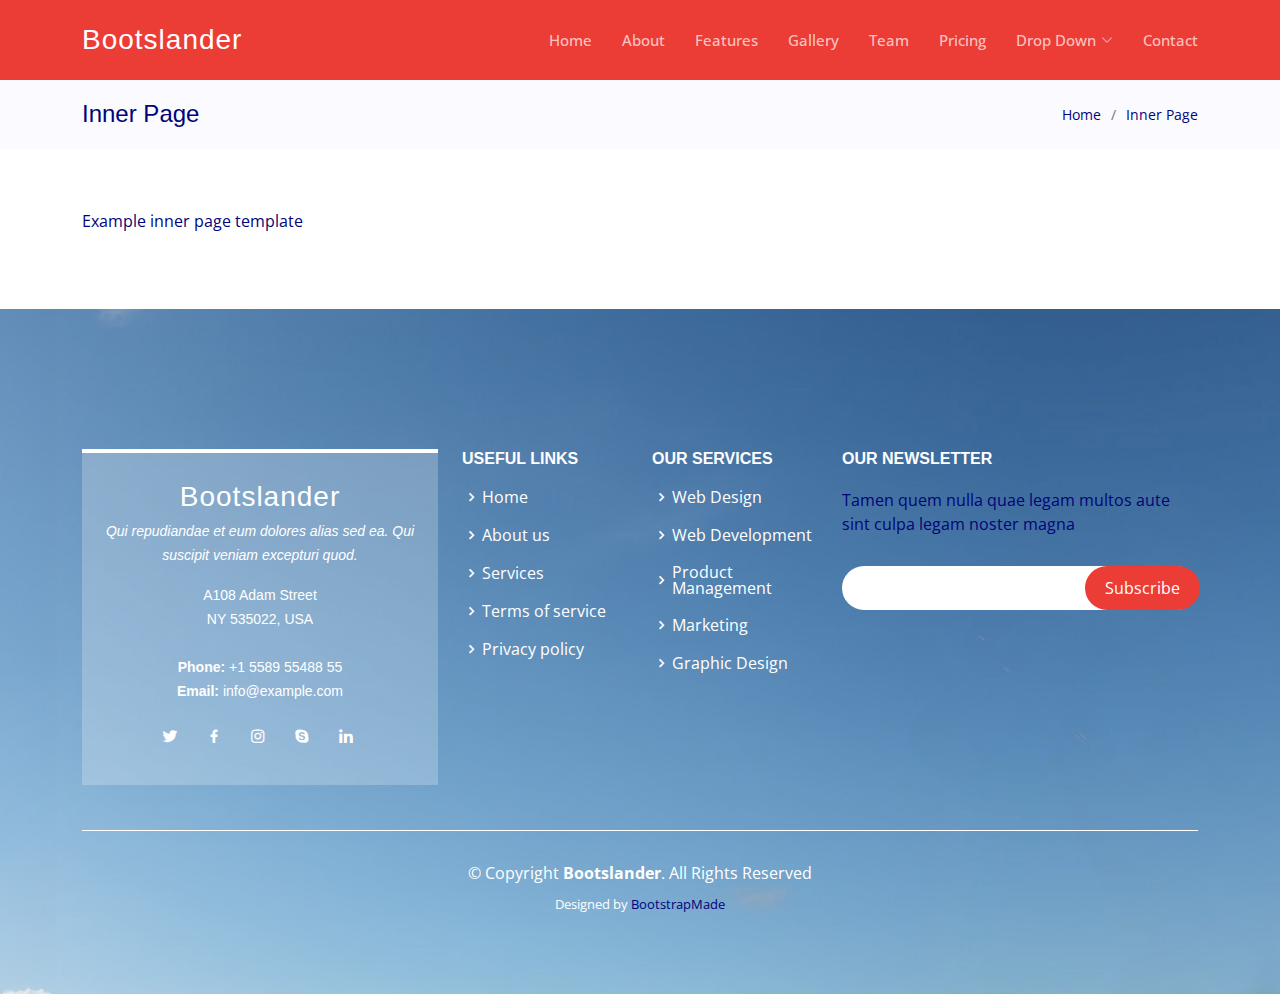
==== inner-page.html @ 0ea158c8 "Initial commit" ====
<!DOCTYPE html>
<html lang="en">

<head>
  <meta charset="utf-8">
  <meta content="width=device-width, initial-scale=1.0" name="viewport">

  <title>Inner Page - Bootslander Bootstrap Template</title>
  <meta content="" name="description">
  <meta content="" name="keywords">

  <!-- Favicons -->
  <link href="assets/img/favicon.png" rel="icon">
  <link href="assets/img/apple-touch-icon.png" rel="apple-touch-icon">

  <!-- Google Fonts -->
  <link href="https://fonts.googleapis.com/css?family=Open+Sans:300,300i,400,400i,600,600i,700,700i|Montserrat:300,300i,400,400i,500,500i,600,600i,700,700i|Poppins:300,300i,400,400i,500,500i,600,600i,700,700i" rel="stylesheet">

  <!-- Vendor CSS Files -->
  <link href="assets/vendor/aos/aos.css" rel="stylesheet">
  <link href="assets/vendor/bootstrap/css/bootstrap.min.css" rel="stylesheet">
  <link href="assets/vendor/bootstrap-icons/bootstrap-icons.css" rel="stylesheet">
  <link href="assets/vendor/boxicons/css/boxicons.min.css" rel="stylesheet">
  <link href="assets/vendor/glightbox/css/glightbox.min.css" rel="stylesheet">
  <link href="assets/vendor/remixicon/remixicon.css" rel="stylesheet">
  <link href="assets/vendor/swiper/swiper-bundle.min.css" rel="stylesheet">

  <!-- Template Main CSS File -->
  <link href="assets/css/style.css" rel="stylesheet">

  <!-- =======================================================
  * Template Name: Bootslander
  * Template URL: https://bootstrapmade.com/bootslander-free-bootstrap-landing-page-template/
  * Updated: Mar 17 2024 with Bootstrap v5.3.3
  * Author: BootstrapMade.com
  * License: https://bootstrapmade.com/license/
  ======================================================== -->
</head>

<body>

  <!-- ======= Header ======= -->
  <header id="header" class="fixed-top d-flex align-items-center ">
    <div class="container d-flex align-items-center justify-content-between">

      <div class="logo">
        <h1><a href="index.html"><span>Bootslander</span></a></h1>
        <!-- Uncomment below if you prefer to use an image logo -->
        <!-- <a href="index.html"><img src="assets/img/logo.png" alt="" class="img-fluid"></a>-->
      </div>

      <nav id="navbar" class="navbar">
        <ul>
          <li><a class="nav-link scrollto " href="#hero">Home</a></li>
          <li><a class="nav-link scrollto" href="#about">About</a></li>
          <li><a class="nav-link scrollto" href="#features">Features</a></li>
          <li><a class="nav-link scrollto" href="#gallery">Gallery</a></li>
          <li><a class="nav-link scrollto" href="#team">Team</a></li>
          <li><a class="nav-link scrollto" href="#pricing">Pricing</a></li>
          <li class="dropdown"><a href="#"><span>Drop Down</span> <i class="bi bi-chevron-down"></i></a>
            <ul>
              <li><a href="#">Drop Down 1</a></li>
              <li class="dropdown"><a href="#"><span>Deep Drop Down</span> <i class="bi bi-chevron-right"></i></a>
                <ul>
                  <li><a href="#">Deep Drop Down 1</a></li>
                  <li><a href="#">Deep Drop Down 2</a></li>
                  <li><a href="#">Deep Drop Down 3</a></li>
                  <li><a href="#">Deep Drop Down 4</a></li>
                  <li><a href="#">Deep Drop Down 5</a></li>
                </ul>
              </li>
              <li><a href="#">Drop Down 2</a></li>
              <li><a href="#">Drop Down 3</a></li>
              <li><a href="#">Drop Down 4</a></li>
            </ul>
          </li>
          <li><a class="nav-link scrollto" href="#contact">Contact</a></li>
        </ul>
        <i class="bi bi-list mobile-nav-toggle"></i>
      </nav><!-- .navbar -->

    </div>
  </header><!-- End Header -->

  <main id="main">

    <!-- ======= Breadcrumbs Section ======= -->
    <section class="breadcrumbs">
      <div class="container">

        <div class="d-flex justify-content-between align-items-center">
          <h2>Inner Page</h2>
          <ol>
            <li><a href="index.html">Home</a></li>
            <li>Inner Page</li>
          </ol>
        </div>

      </div>
    </section><!-- End Breadcrumbs Section -->

    <section class="inner-page">
      <div class="container">
        <p>
          Example inner page template
        </p>
      </div>
    </section>

  </main><!-- End #main -->

  <!-- ======= Footer ======= -->
  <footer id="footer">
    <div class="footer-top">
      <div class="container">
        <div class="row">

          <div class="col-lg-4 col-md-6">
            <div class="footer-info">
              <h3>Bootslander</h3>
              <p class="pb-3"><em>Qui repudiandae et eum dolores alias sed ea. Qui suscipit veniam excepturi quod.</em></p>
              <p>
                A108 Adam Street <br>
                NY 535022, USA<br><br>
                <strong>Phone:</strong> +1 5589 55488 55<br>
                <strong>Email:</strong> info@example.com<br>
              </p>
              <div class="social-links mt-3">
                <a href="#" class="twitter"><i class="bx bxl-twitter"></i></a>
                <a href="#" class="facebook"><i class="bx bxl-facebook"></i></a>
                <a href="#" class="instagram"><i class="bx bxl-instagram"></i></a>
                <a href="#" class="google-plus"><i class="bx bxl-skype"></i></a>
                <a href="#" class="linkedin"><i class="bx bxl-linkedin"></i></a>
              </div>
            </div>
          </div>

          <div class="col-lg-2 col-md-6 footer-links">
            <h4>Useful Links</h4>
            <ul>
              <li><i class="bx bx-chevron-right"></i> <a href="#">Home</a></li>
              <li><i class="bx bx-chevron-right"></i> <a href="#">About us</a></li>
              <li><i class="bx bx-chevron-right"></i> <a href="#">Services</a></li>
              <li><i class="bx bx-chevron-right"></i> <a href="#">Terms of service</a></li>
              <li><i class="bx bx-chevron-right"></i> <a href="#">Privacy policy</a></li>
            </ul>
          </div>

          <div class="col-lg-2 col-md-6 footer-links">
            <h4>Our Services</h4>
            <ul>
              <li><i class="bx bx-chevron-right"></i> <a href="#">Web Design</a></li>
              <li><i class="bx bx-chevron-right"></i> <a href="#">Web Development</a></li>
              <li><i class="bx bx-chevron-right"></i> <a href="#">Product Management</a></li>
              <li><i class="bx bx-chevron-right"></i> <a href="#">Marketing</a></li>
              <li><i class="bx bx-chevron-right"></i> <a href="#">Graphic Design</a></li>
            </ul>
          </div>

          <div class="col-lg-4 col-md-6 footer-newsletter">
            <h4>Our Newsletter</h4>
            <p>Tamen quem nulla quae legam multos aute sint culpa legam noster magna</p>
            <form action="" method="post">
              <input type="email" name="email"><input type="submit" value="Subscribe">
            </form>

          </div>

        </div>
      </div>
    </div>

    <div class="container">
      <div class="copyright">
        &copy; Copyright <strong><span>Bootslander</span></strong>. All Rights Reserved
      </div>
      <div class="credits">
        <!-- All the links in the footer should remain intact. -->
        <!-- You can delete the links only if you purchased the pro version. -->
        <!-- Licensing information: https://bootstrapmade.com/license/ -->
        <!-- Purchase the pro version with working PHP/AJAX contact form: https://bootstrapmade.com/bootslander-free-bootstrap-landing-page-template/ -->
        Designed by <a href="https://bootstrapmade.com/">BootstrapMade</a>
      </div>
    </div>
  </footer><!-- End Footer -->

  <a href="#" class="back-to-top d-flex align-items-center justify-content-center"><i class="bi bi-arrow-up-short"></i></a>
  <div id="preloader"></div>

  <!-- Vendor JS Files -->
  <script src="assets/vendor/purecounter/purecounter_vanilla.js"></script>
  <script src="assets/vendor/aos/aos.js"></script>
  <script src="assets/vendor/bootstrap/js/bootstrap.bundle.min.js"></script>
  <script src="assets/vendor/glightbox/js/glightbox.min.js"></script>
  <script src="assets/vendor/swiper/swiper-bundle.min.js"></script>
  <script src="assets/vendor/php-email-form/validate.js"></script>

  <!-- Template Main JS File -->
  <script src="assets/js/main.js"></script>

</body>

</html>
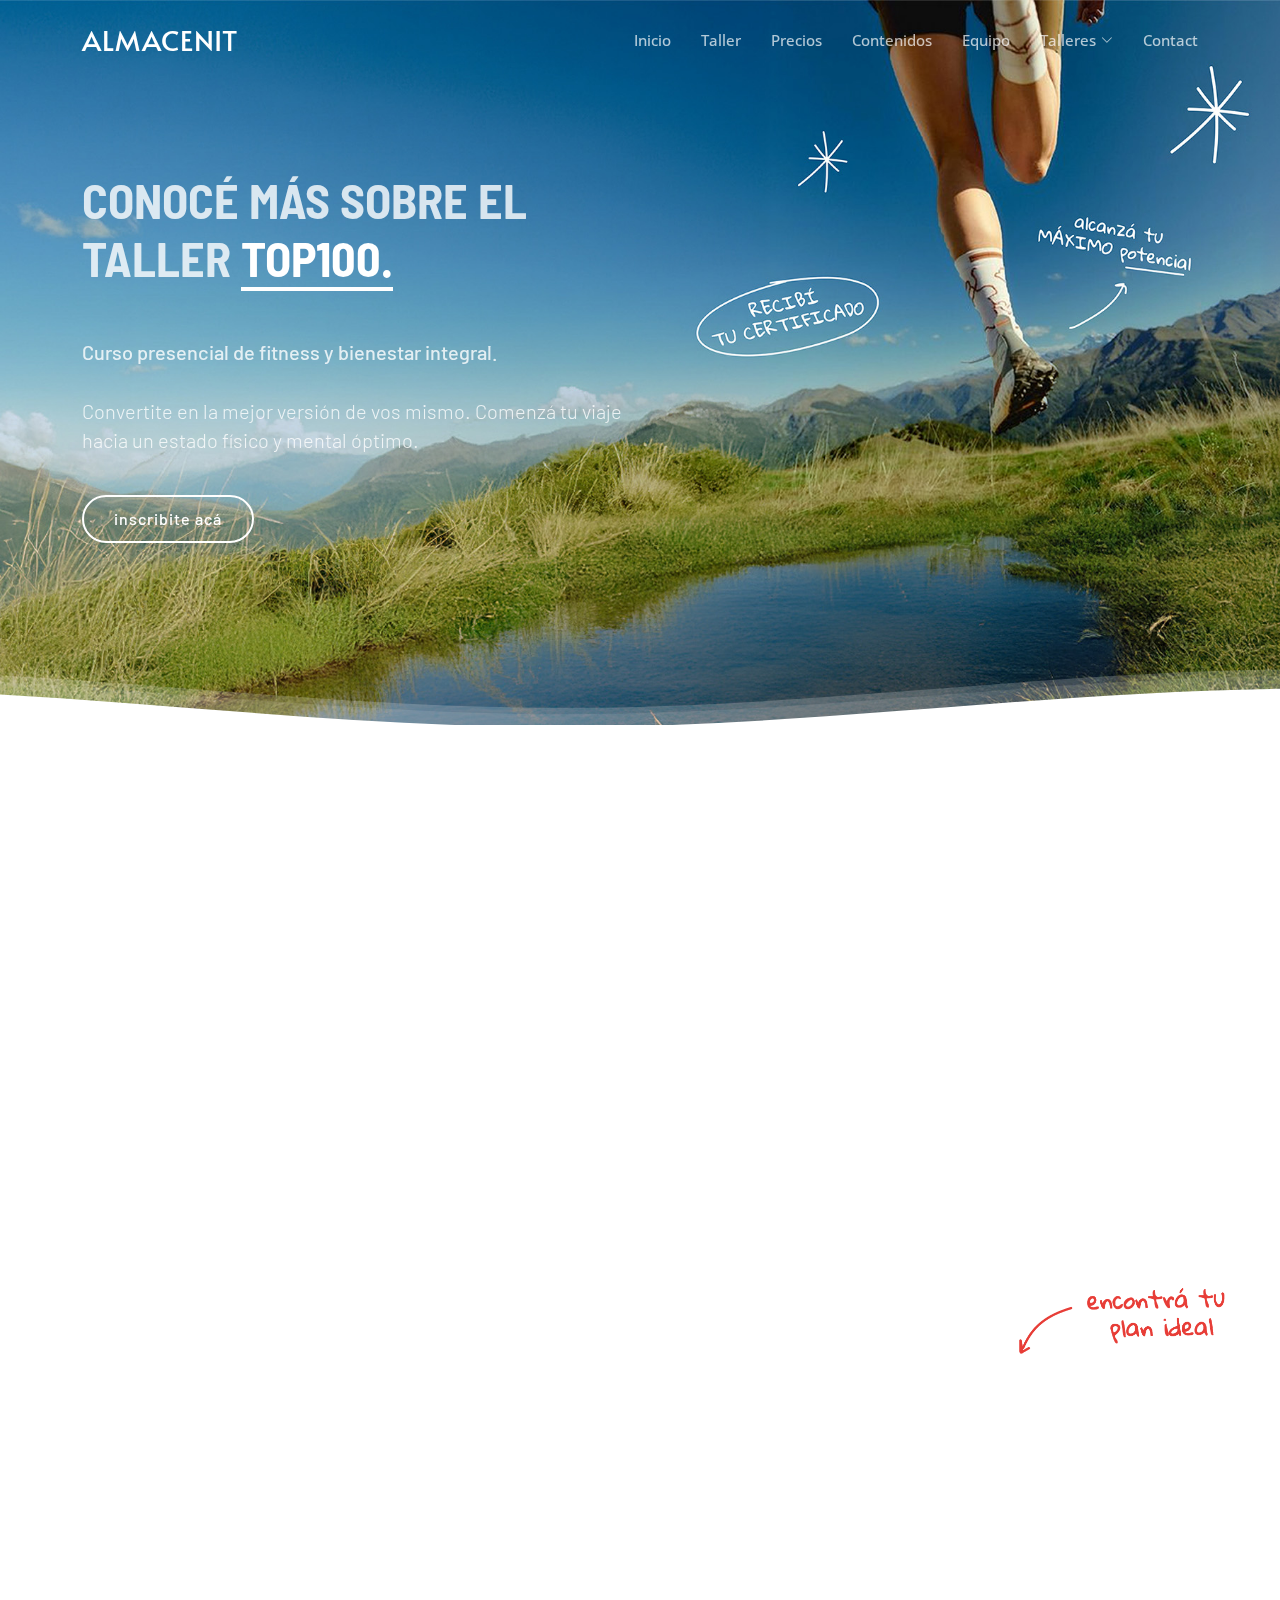
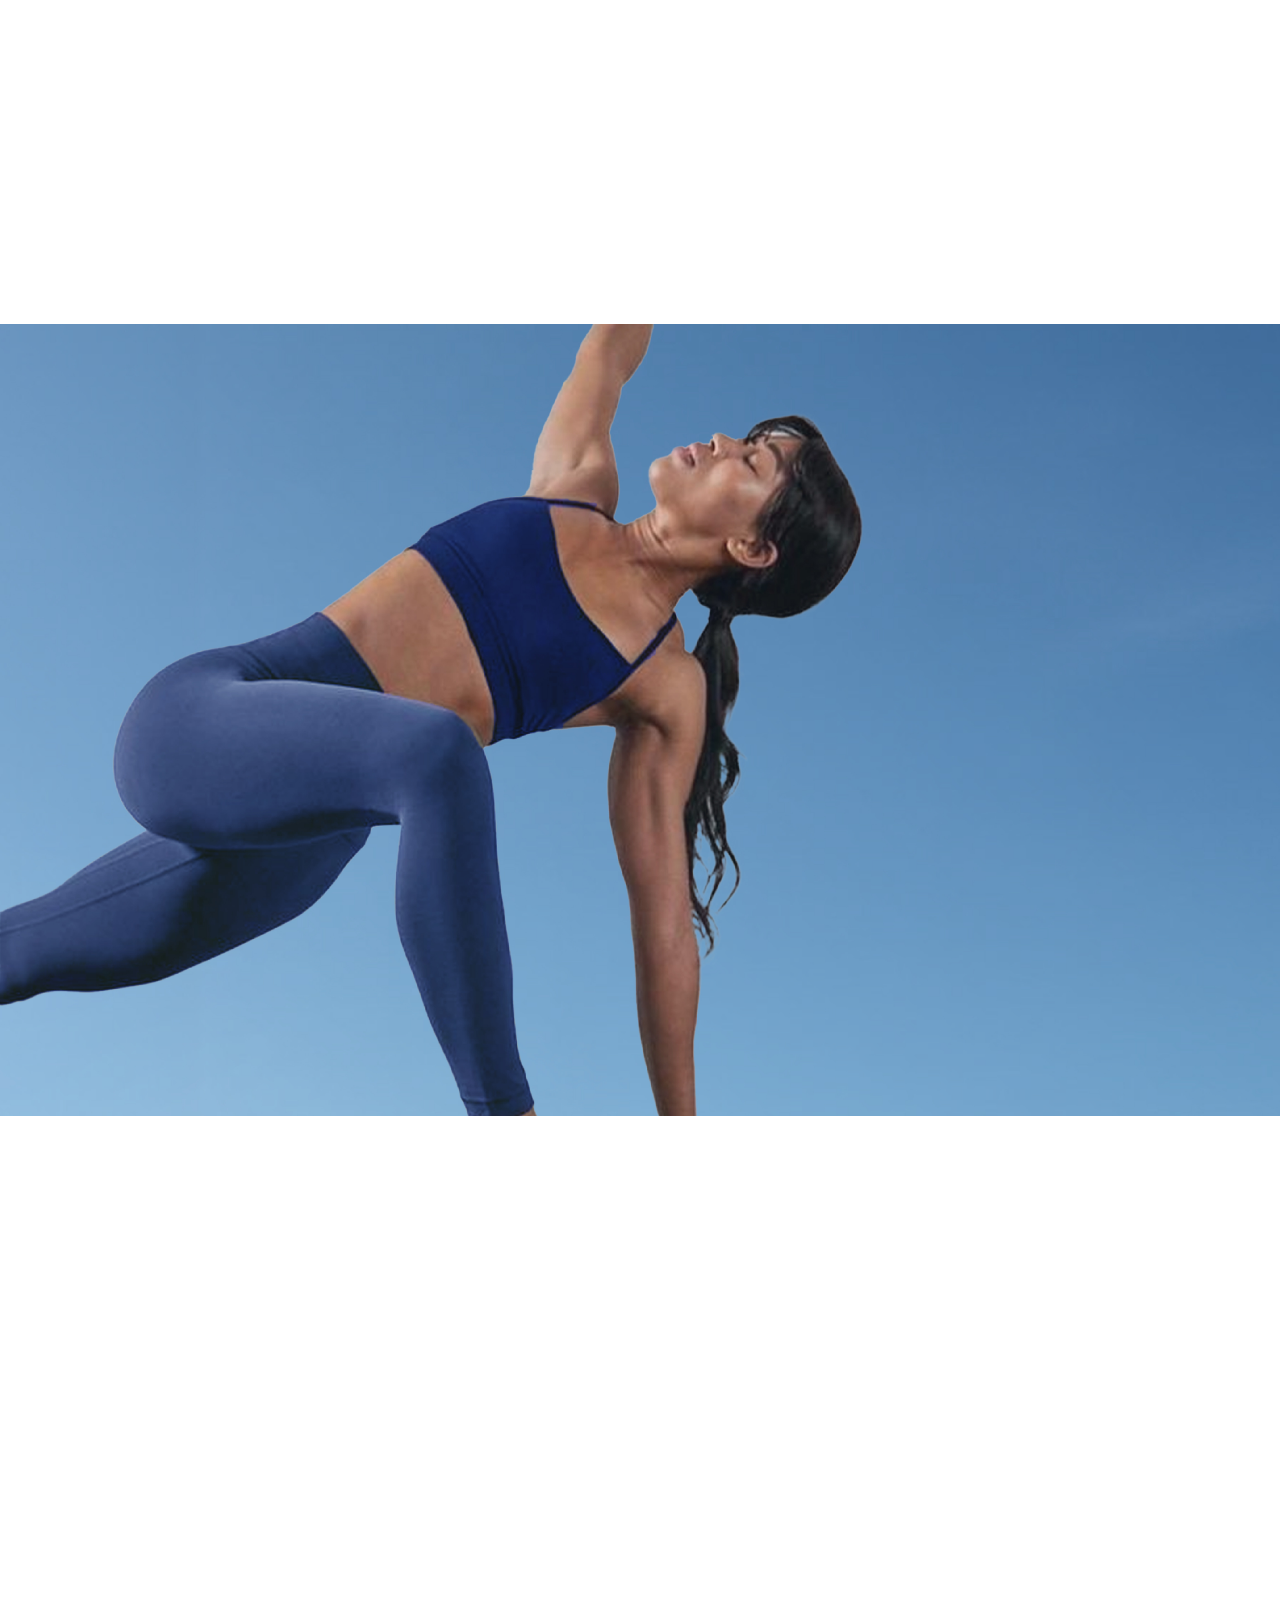
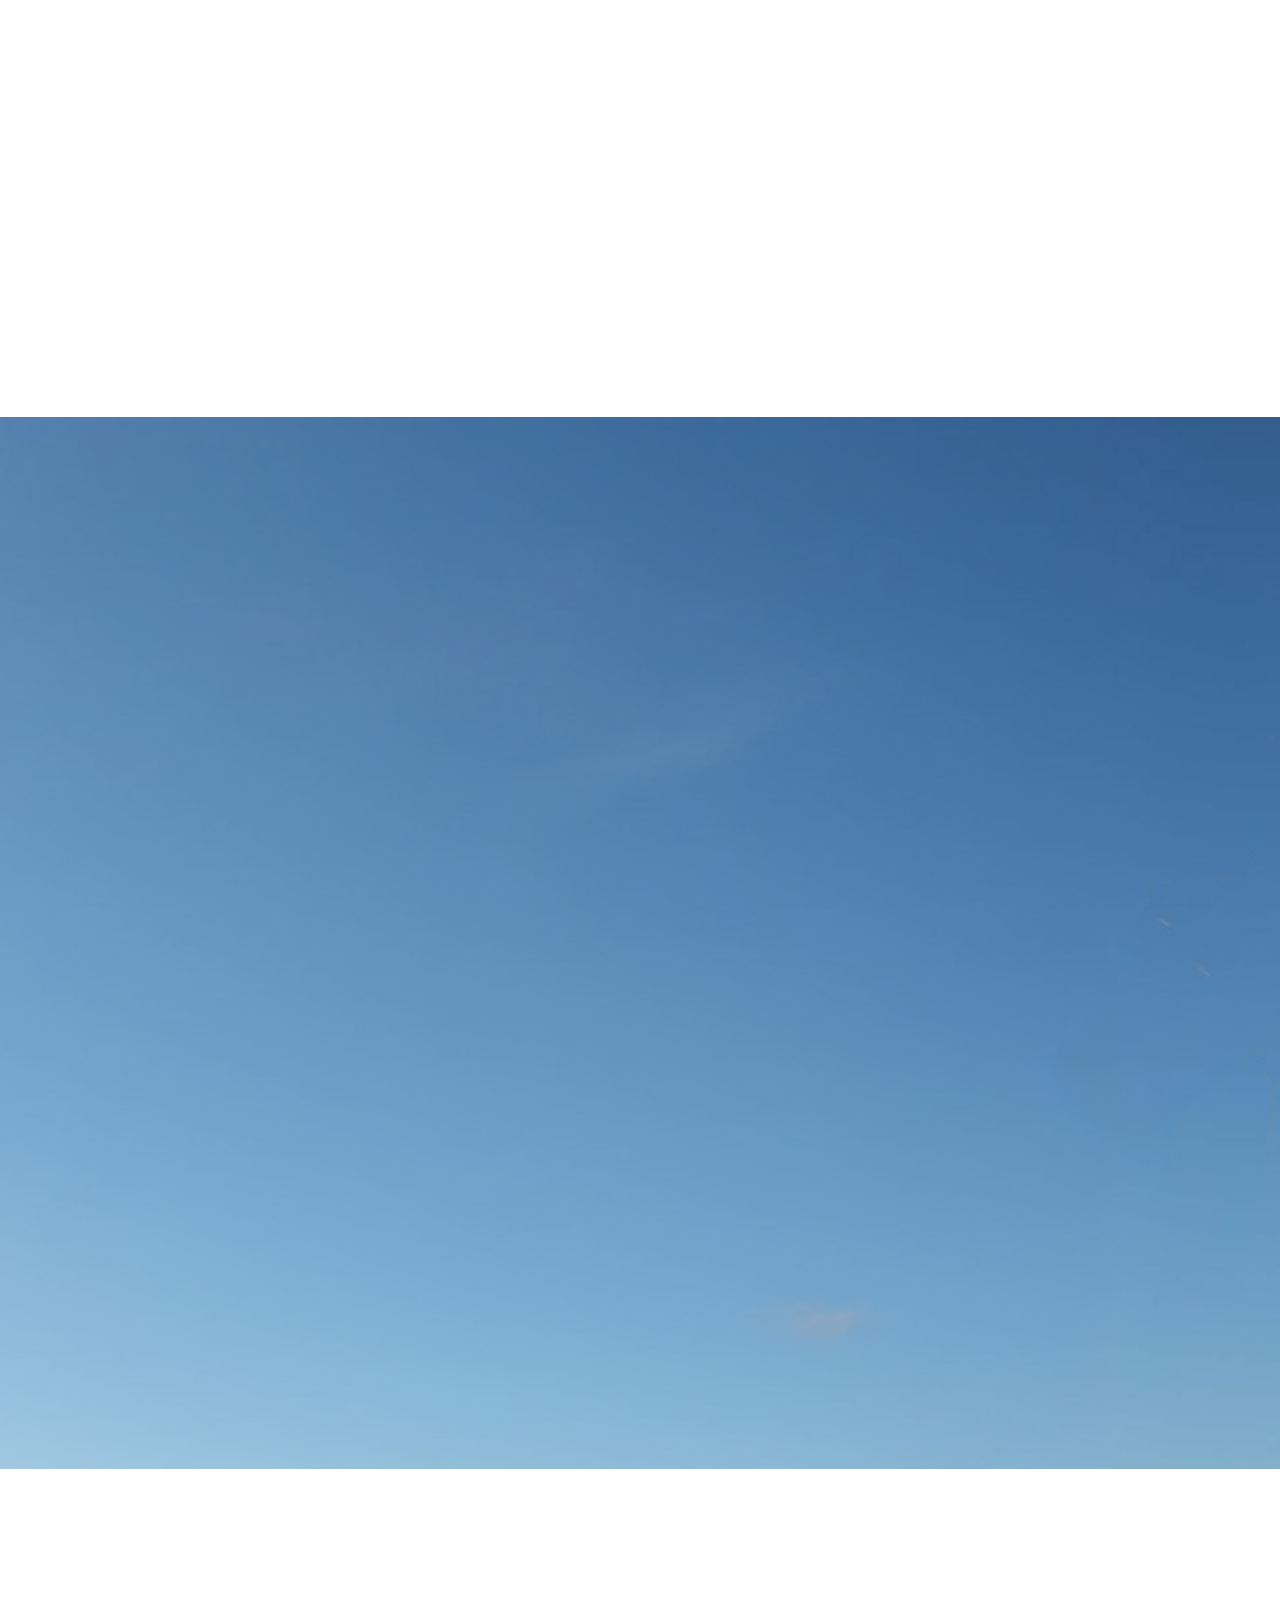
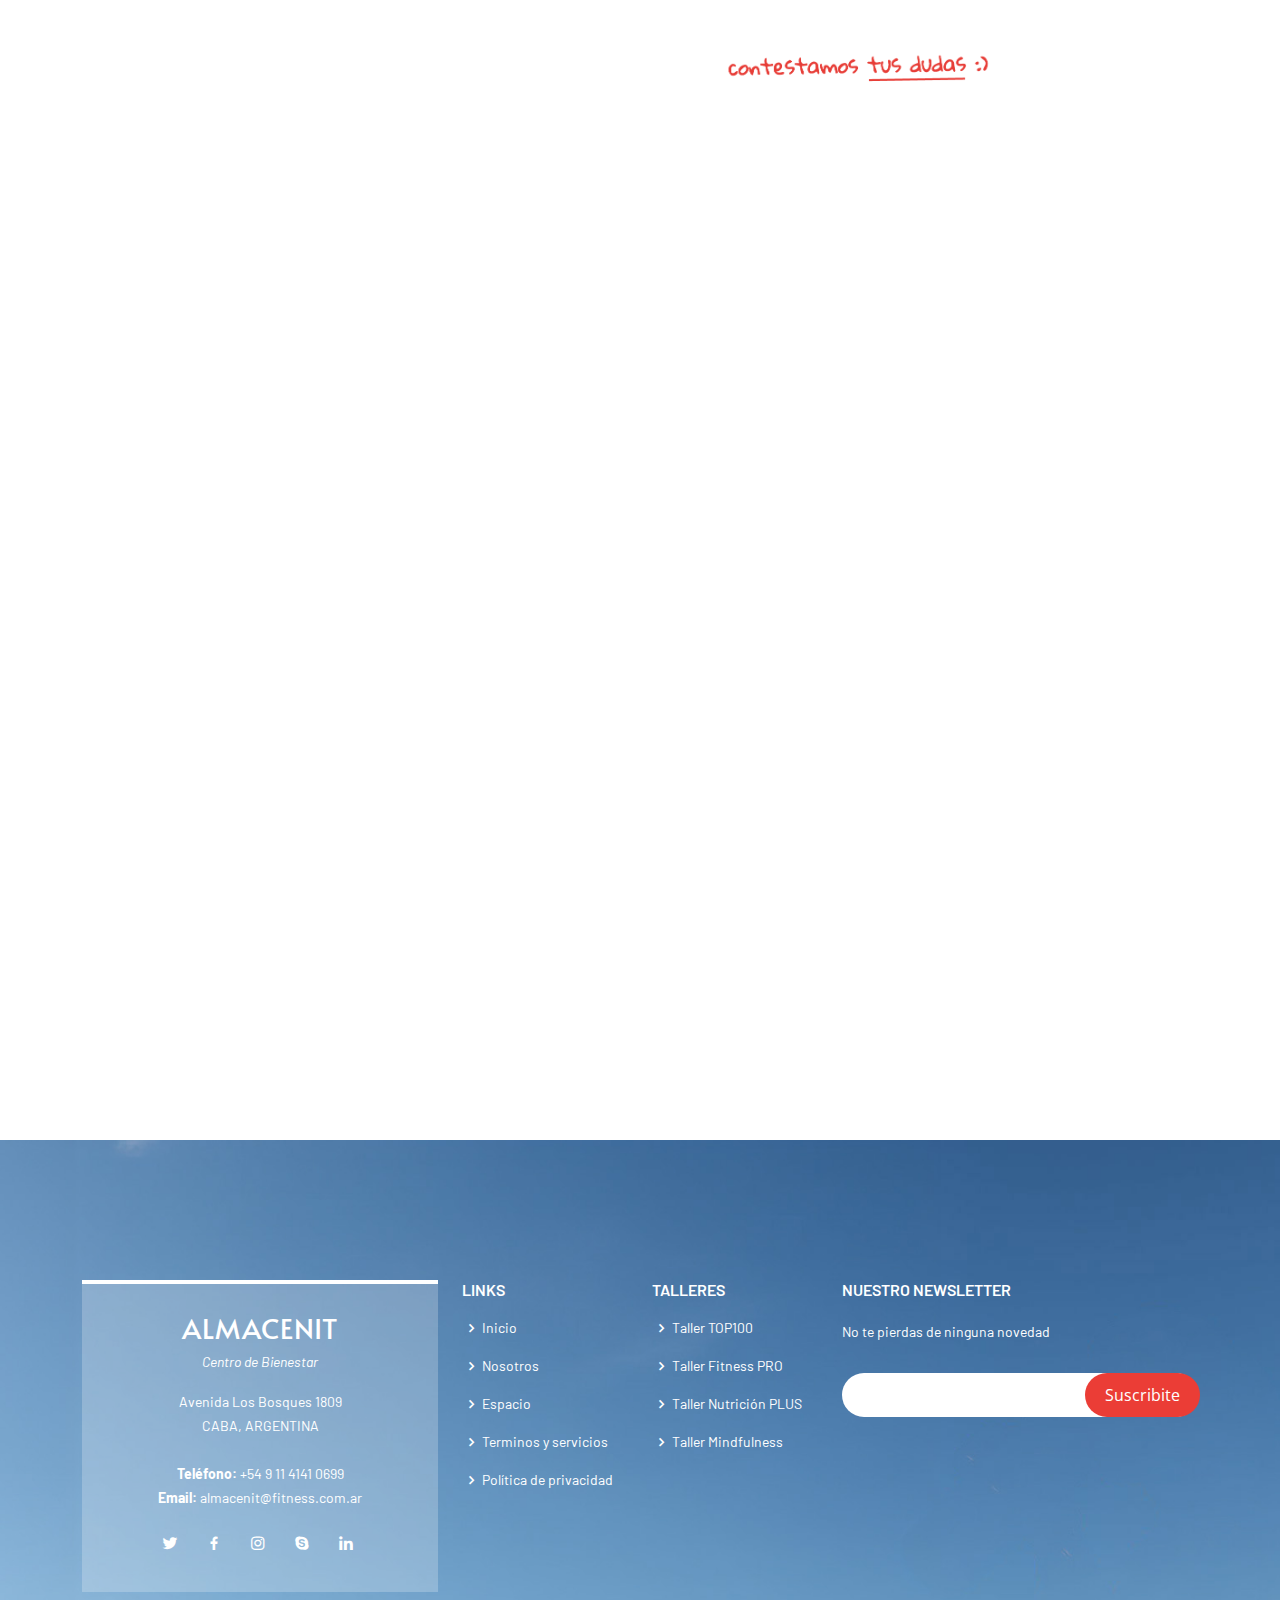
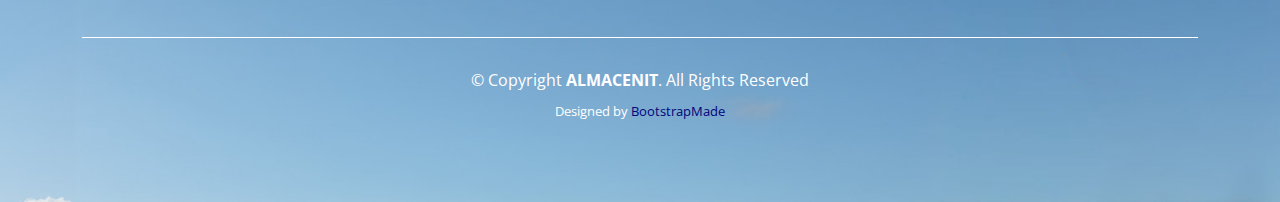
==== commit f58a24a3: "Entrega" ====
--- a/inner-page.html
+++ b/inner-page.html
@@ -14,7 +14,12 @@
   <link href="assets/img/apple-touch-icon.png" rel="apple-touch-icon">
 
   <!-- Google Fonts -->
-  <link href="https://fonts.googleapis.com/css?family=Open+Sans:300,300i,400,400i,600,600i,700,700i|Montserrat:300,300i,400,400i,500,500i,600,600i,700,700i|Poppins:300,300i,400,400i,500,500i,600,600i,700,700i" rel="stylesheet">
+  <link href="https://fonts.googleapis.com/css2?family=Baloo+2:wght@400..800&display=swap" rel="stylesheet">
+  <link href="https://fonts.googleapis.com/css2?family=Barlow+Semi+Condensed:ital,wght@0,100;0,200;0,300;0,400;0,500;0,600;0,700;0,800;0,900;1,100;1,200;1,300;1,400;1,500;1,600;1,700;1,800;1,900&display=swap" rel="stylesheet">
+  <link href="https://fonts.googleapis.com/css2?family=Alata&family=Barlow+Semi+Condensed:ital,wght@0,100;0,200;0,300;0,400;0,500;0,600;0,700;0,800;0,900;1,100;1,200;1,300;1,400;1,500;1,600;1,700;1,800;1,900&display=swap" rel="stylesheet">
+  <link href="https://fonts.googleapis.com/css2?family=Barlow+Semi+Condensed:ital,wght@0,100;0,200;0,300;0,400;0,500;0,600;0,700;0,800;0,900;1,100;1,200;1,300;1,400;1,500;1,600;1,700;1,800;1,900&family=Barlow:ital,wght@0,100;0,200;0,300;0,400;0,500;0,600;0,700;0,800;0,900;1,100;1,200;1,300;1,400;1,500;1,600;1,700;1,800;1,900&display=swap" rel="stylesheet">
+  <link href="https://fonts.googleapis.com/css2?family=Open+Sans:ital,wght@0,300..800;1,300..800&display=swap" rel="stylesheet">
+  <link href="https://fonts.googleapis.com/css2?family=Gloria+Hallelujah&family=Open+Sans:ital,wght@0,300..800;1,300..800&display=swap" rel="stylesheet">
 
   <!-- Vendor CSS Files -->
   <link href="assets/vendor/aos/aos.css" rel="stylesheet">
@@ -40,38 +45,28 @@
 <body>
 
   <!-- ======= Header ======= -->
-  <header id="header" class="fixed-top d-flex align-items-center ">
+  <header id="header" class="fixed-top d-flex align-items-center header-transparent">
     <div class="container d-flex align-items-center justify-content-between">
 
       <div class="logo">
-        <h1><a href="index.html"><span>Bootslander</span></a></h1>
+        <h1><a href="index.html"><span>ALMACENIT</span></a></h1>
         <!-- Uncomment below if you prefer to use an image logo -->
         <!-- <a href="index.html"><img src="assets/img/logo.png" alt="" class="img-fluid"></a>-->
       </div>
 
       <nav id="navbar" class="navbar">
         <ul>
-          <li><a class="nav-link scrollto " href="#hero">Home</a></li>
-          <li><a class="nav-link scrollto" href="#about">About</a></li>
-          <li><a class="nav-link scrollto" href="#features">Features</a></li>
-          <li><a class="nav-link scrollto" href="#gallery">Gallery</a></li>
-          <li><a class="nav-link scrollto" href="#team">Team</a></li>
-          <li><a class="nav-link scrollto" href="#pricing">Pricing</a></li>
-          <li class="dropdown"><a href="#"><span>Drop Down</span> <i class="bi bi-chevron-down"></i></a>
+          <li><a class="nav-link scrollto" href="index.html">Inicio</a></li>
+          <li><a class="nav-link scrollto" href="#details-3">Taller</a></li>
+          <li><a class="nav-link scrollto" href="#pricing">Precios</a></li>
+          <li><a class="nav-link scrollto" href="#about-2">Contenidos</a></li>
+          <li><a class="nav-link scrollto" href="#gallery1">Equipo</a></li>
+          <li class="dropdown"><a href="#"><span>Talleres</span> <i class="bi bi-chevron-down"></i></a>
             <ul>
-              <li><a href="#">Drop Down 1</a></li>
-              <li class="dropdown"><a href="#"><span>Deep Drop Down</span> <i class="bi bi-chevron-right"></i></a>
-                <ul>
-                  <li><a href="#">Deep Drop Down 1</a></li>
-                  <li><a href="#">Deep Drop Down 2</a></li>
-                  <li><a href="#">Deep Drop Down 3</a></li>
-                  <li><a href="#">Deep Drop Down 4</a></li>
-                  <li><a href="#">Deep Drop Down 5</a></li>
-                </ul>
-              </li>
-              <li><a href="#">Drop Down 2</a></li>
-              <li><a href="#">Drop Down 3</a></li>
-              <li><a href="#">Drop Down 4</a></li>
+              <li><a href="#">Taller TOP100</a></li>
+              <li><a href="#">Taller Fitness PRO</a></li>
+              <li><a href="#">Taller Nutrición PLUS</a></li>
+              <li><a href="#">Taller Mindfulness</a></li>
             </ul>
           </li>
           <li><a class="nav-link scrollto" href="#contact">Contact</a></li>
@@ -82,30 +77,888 @@
     </div>
   </header><!-- End Header -->
 
+  <!-- ======= Hero Section ======= -->
+  <section id="hero2">
+
+    <div class="container">
+      <div class="row justify-content-between">
+        <div class="col-lg-7 pt-5 pt-lg-0 order-2 order-lg-1 d-flex align-items-center">
+          <div data-aos="zoom-out">
+            <h1>CONOCÉ MÁS SOBRE EL</h1>
+            <h1>TALLER <span>TOP100.</span></h1>
+            <h2>Curso presencial de fitness y bienestar integral.</h2>
+            <h3>Convertite en la mejor versión de vos mismo. Comenzá tu viaje hacia un estado físico y mental óptimo.</h3>
+            <div class="text-center text-lg-start">
+              <a href="#about" class="btn-get-started scrollto">inscribite acá</a>
+            </div>
+          </div>
+        </div>
+        <div class="col-lg-4 order-1 order-lg-2 hero-img" data-aos="zoom-out" data-aos-delay="300">
+          <img src="assets/img/hero-img.png" class="img-fluid animated" alt="">
+        </div>
+      </div>
+    </div>
+
+    <svg class="hero-waves" xmlns="http://www.w3.org/2000/svg" xmlns:xlink="http://www.w3.org/1999/xlink" viewBox="0 24 150 28 " preserveAspectRatio="none">
+      <defs>
+        <path id="wave-path" d="M-160 44c30 0 58-18 88-18s 58 18 88 18 58-18 88-18 58 18 88 18 v44h-352z">
+      </defs>
+      <g class="wave1">
+        <use xlink:href="#wave-path" x="50" y="3" fill="rgba(255,255,255, .1)">
+      </g>
+      <g class="wave2">
+        <use xlink:href="#wave-path" x="50" y="0" fill="rgba(255,255,255, .2)">
+      </g>
+      <g class="wave3">
+        <use xlink:href="#wave-path" x="50" y="9" fill="#fff">
+      </g>
+    </svg>
+
+  </section><!-- End Hero -->
+
   <main id="main">
 
-    <!-- ======= Breadcrumbs Section ======= -->
-    <section class="breadcrumbs">
-      <div class="container">
-
-        <div class="d-flex justify-content-between align-items-center">
-          <h2>Inner Page</h2>
-          <ol>
-            <li><a href="index.html">Home</a></li>
-            <li>Inner Page</li>
-          </ol>
-        </div>
-
-      </div>
-    </section><!-- End Breadcrumbs Section -->
-
-    <section class="inner-page">
-      <div class="container">
-        <p>
-          Example inner page template
-        </p>
+    <!-- ======= Details Section ======= -->
+    <section id="details-3" class="details-3">
+      <div class="container">
+        <div class="row content">
+          <div class="col-md-4 order-md-2" data-aos="fade-right">
+            <img src="assets/img/meditation-poserojo-01.jpg" class="img-fluid" alt="">
+          </div>
+          <div class="col-md-8 order-md-1 pt-4" data-aos="fade-up">
+            <h3>¿QUE CONTIENE EL TALLER?</h3>
+            <p class="fst-italic">
+              Tanto si eres un principiante como si ya tienes experiencia, nuestro programa está diseñado para adaptarse a todos los niveles y necesidades.
+            </p>
+            <ul>
+              <li><i class="bi bi-check"></i> Entrenamiento Físico: Mejora tu fuerza, resistencia y condición física con sesiones intensivas y variadas.</li>
+              <li><i class="bi bi-check"></i> Técnicas de Yoga: Aprende y practica yoga para aumentar tu flexibilidad, equilibrio y bienestar mental.</li>
+              <li><i class="bi bi-check"></i> Enfoques de Vida Saludable: Adquiere conocimientos sobre nutrición, manejo del estrés y hábitos saludables.</li>
+            </ul>
+            <p class="fst-italic">
+              Elegí el curso que mejor se acomode a tus necesidades y gustos.
+            </p>
+          </div>
+        </div>
       </div>
     </section>
+
+     <!-- ======= Pricing Section ======= -->
+    
+    <section id="pricing" class="pricing">
+      <div class="container">
+
+        <div class="section-title" data-aos="fade-up">
+          <h2>precios</h2>
+          <p>conocé nuestras opciones.</p>
+        </div>
+
+        <div class="row" data-aos="fade-left">
+
+          <div class="col-lg-4 col-md-6">
+            <div class="box" data-aos="zoom-in" data-aos-delay="100">
+              <h3>Gratis</h3>
+              <h4><sup>$</sup>0<span> / mes</span></h4>
+              <ul>
+                <li>Evaluación inicial</li>
+                <li>Recomendación nutricional</li>
+                <li>Una sesión con un experto</li>
+                <li class="na">Monitorea tu progreso</li>
+                <li class="na">Eventos exclusivos</li>
+              </ul>
+              <div class="btn-wrap">
+                <a href="#" class="btn-buy">comprar</a>
+              </div>
+            </div>
+          </div>
+
+          <div class="col-lg-4 col-md-6 mt-4 mt-md-0">
+            <div class="box featured" data-aos="zoom-in" data-aos-delay="200">
+              <h3>TALLER MENSUAL</h3>
+              <h4><sup>$</sup>19<span> / mes</span></h4>
+              <ul>
+                <li>Evaluación Inicial</li>
+                <li>Recomendaciones nutricionales</li>
+                <li>Sesiones con expertos</li>
+                <li>Monitorea tu progreso</li>
+                <li class="na">Eventos exclusivos</li>
+              </ul>
+              <div class="btn-wrap">
+                <a href="#" class="btn-buy">comprar</a>
+              </div>
+            </div>
+          </div>
+
+          <div class="col-lg-4 col-md-6 mt-4 mt-lg-0">
+            <div class="box" data-aos="zoom-in" data-aos-delay="300">
+              <span class="advanced">Avanzado</span>
+              <h3>TALLER ANUAL</h3>
+              <h4><sup>$</sup>89<span> / mes</span></h4>
+              <ul>
+                <li>Evaluación Inicial</li>
+                <li>Recomendaciones nutricionales</li>
+                <li>Sesiones con expertos</li>
+                <li>Monitorea tu progreso</li>
+                <li>Eventos Exclusivos</li>
+              </ul>
+              <div class="btn-wrap">
+                <a href="#" class="btn-buy">comprar</a>
+              </div>
+            </div>
+          </div>
+
+          <!--<div class="col-lg-3 col-md-6 mt-4 mt-lg-0">
+            <div class="box" data-aos="zoom-in" data-aos-delay="400">
+              <span class="advanced">Advanced</span>
+              <h3>Ultimate</h3>
+              <h4><sup>$</sup>49<span> / month</span></h4>
+              <ul>
+                <li>Aida dere</li>
+                <li>Nec feugiat nisl</li>
+                <li>Nulla at volutpat dola</li>
+                <li>Pharetra massa</li>
+                <li>Massa ultricies mi</li>
+              </ul>
+              <div class="btn-wrap">
+                <a href="#" class="btn-buy">Buy Now</a>
+              </div>
+            </div>
+          </div>-->
+
+        </div>
+
+      </div>
+    </section>
+
+    <!-- End Pricing Section -->
+
+
+    <!-- ======= About Section ======= -->
+    <section id="about-2" class="about-2">
+      <div class="container-fluid">
+
+        <div class="row">
+          <div class="col-xl-5 col-lg-6 video-box d-flex justify-content-center align-items-stretch" data-aos="fade-right">
+            <a href="https://www.youtube.com/watch?v=StpBR2W8G5A" class="glightbox play-btn mb-4"></a>
+          </div>
+
+          <div class="col-xl-7 col-lg-6 icon-boxes d-flex flex-column align-items-stretch justify-content-center py-5 px-lg-5" data-aos="fade-left">
+            <h3>RECORRÉ los contenidos de LA EXPERIENCIA.</h3>
+            <p>Este recorrido te permitirá explorar cada módulo del curso, descubrir los beneficios y las herramientas que ofrecemos, y entender cómo cada componente está diseñado para ayudarte a alcanzar tus objetivos de salud y bienestar.</p>
+
+            <div class="icon-box" data-aos="zoom-in" data-aos-delay="100">
+              <div class="icon"><i class="bx bx-spa"></i></div>
+              <h4 class="title"><a href="">Introducción al Fitness y Bienestar Integral</a></h4>
+              <p class="description">Embárcate en un viaje hacia una vida más saludable con nuestra Introducción al Fitness y Bienestar Integral. En este módulo, te proporcionaremos una base sólida sobre los principios del fitness y la importancia de un enfoque integral.</p>
+            </div>
+
+            <div class="icon-box" data-aos="zoom-in" data-aos-delay="200">
+              <div class="icon"><i class="bx bx-heart"></i></div>
+              <h4 class="title"><a href="">Técnicas de Entrenamiento de Fuerza y Resistencia</a></h4>
+              <p class="description"> Fortalece tu cuerpo y mejora tu resistencia con nuestras técnicas avanzadas de entrenamiento. En este módulo, te enseñaremos ejercicios clave para desarrollar fuerza muscular y aumentar tu capacidad cardiovascular.</p>
+            </div>
+
+            <div class="icon-box" data-aos="zoom-in" data-aos-delay="300">
+              <div class="icon"><i class="bx bx-happy-alt"></i></div>
+              <h4 class="title"><a href="">Enfoques Holísticos de Vida Saludable</a></h4>
+              <p class="description">Descubre cómo integrar cuerpo, mente y espíritu para alcanzar un bienestar integral. En este módulo, aprenderás a adoptar hábitos saludables que no solo mejoran tu condición física, sino también tu bienestar mental y emocional.</p>
+            </div>
+
+          </div>
+        </div>
+
+      </div>
+    </section><!-- End About Section -->
+
+    <!-- ======= Gallery Section ======= -->
+    <section id="gallery1" class="gallery1">
+      <div class="container">
+
+        <div class="section-title" data-aos="fade-up">
+          <h2>ESPACIO</h2>
+          <p>EXPLORÁ NUESTRO ESPACIO y conocé nuestro equipo.</p>
+        </div>
+
+        <div class="row g-0" data-aos="fade-left">
+
+          <div class="col-lg-3 col-md-4">
+            <div class="gallery-item" data-aos="zoom-in" data-aos-delay="100">
+              <a href="assets/img/gallery/gallery-9.jpg" class="gallery-lightbox">
+                <img src="assets/img/gallery/gallery-9.jpg" alt="" width="400" class="img-fluid">
+              </a>
+            </div>
+          </div>
+
+          <div class="col-lg-3 col-md-4">
+            <div class="gallery-item" data-aos="zoom-in" data-aos-delay="150">
+              <a href="assets/img/gallery/gallery-10.jpg" class="gallery-lightbox">
+                <img src="assets/img/gallery/gallery-10.jpg" alt="" class="img-fluid">
+              </a>
+            </div>
+          </div>
+
+          <div class="col-lg-3 col-md-4">
+            <div class="gallery-item" data-aos="zoom-in" data-aos-delay="200">
+              <a href="assets/img/gallery/gallery-11.jpg" class="gallery-lightbox">
+                <img src="assets/img/gallery/gallery-11.jpg" alt="" class="img-fluid">
+              </a>
+            </div>
+          </div>
+
+          <div class="col-lg-3 col-md-4">
+            <div class="gallery-item" data-aos="zoom-in" data-aos-delay="250">
+              <a href="assets/img/gallery/gallery-12.jpg" class="gallery-lightbox">
+                <img src="assets/img/gallery/gallery-12.jpg" alt="" class="img-fluid">
+              </a>
+            </div>
+          </div>
+
+        </div>
+      </section>
+          
+<!-- ======= Team Section ======= -->
+    <section id="team" class="team">
+      <div class="container">
+
+        <!--<div class="section-title" data-aos="fade-up">
+          <h2>EQUIPO</h2>
+          <p>TE PRESENTAMOS A NUESTRO EQUIPO</p>
+        </div>-->
+
+        <div class="row" data-aos="fade-left">
+
+          <div class="col-lg-3 col-md-6">
+            <div class="member" data-aos="zoom-in" data-aos-delay="100">
+              <div class="pic"><img src="assets/img/team/team-1.jpg" class="img-fluid" alt=""></div>
+              <div class="member-info">
+                <h4>Analía Gomez</h4>
+                <span>PROFESORA DE YOGA</span>
+                <div class="social">
+                  <!--<a href=""><i class="bi bi-twitter"></i></a>
+                  <a href=""><i class="bi bi-facebook"></i></a>
+                  <a href=""><i class="bi bi-instagram"></i></a>
+                  <a href=""><i class="bi bi-linkedin"></i></a>-->
+                </div>
+              </div>
+            </div>
+          </div>
+
+          <div class="col-lg-3 col-md-6 mt-5 mt-md-0">
+            <div class="member" data-aos="zoom-in" data-aos-delay="200">
+              <div class="pic"><img src="assets/img/team/team-2.jpg" class="img-fluid" alt=""></div>
+              <div class="member-info">
+                <h4>Marcos Henry</h4>
+                <span>INSTRUCTOR FITNESS</span>
+                <div class="social">
+                  <!--<a href=""><i class="bi bi-twitter"></i></a>
+                  <a href=""><i class="bi bi-facebook"></i></a>
+                  <a href=""><i class="bi bi-instagram"></i></a>
+                  <a href=""><i class="bi bi-linkedin"></i></a>-->
+                </div>
+              </div>
+            </div>
+          </div>
+
+          <div class="col-lg-3 col-md-6 mt-5 mt-lg-0">
+            <div class="member" data-aos="zoom-in" data-aos-delay="300">
+              <div class="pic"><img src="assets/img/team/team-3.jpg" class="img-fluid" alt=""></div>
+              <div class="member-info">
+                <h4>Guillermo Trey</h4>
+                <span>GUÍA NUTRICIONAL</span>
+                <div class="social">
+                  <!--<a href=""><i class="bi bi-twitter"></i></a>
+                  <a href=""><i class="bi bi-facebook"></i></a>
+                  <a href=""><i class="bi bi-instagram"></i></a>
+                  <a href=""><i class="bi bi-linkedin"></i></a>-->
+                </div>
+              </div>
+            </div>
+          </div>
+
+          <div class="col-lg-3 col-md-6 mt-5 mt-lg-0">
+            <div class="member" data-aos="zoom-in" data-aos-delay="400">
+              <div class="pic"><img src="assets/img/team/team-4.jpg" class="img-fluid" alt=""></div>
+              <div class="member-info">
+                <h4>Micaela Bru</h4>
+                <span>INSTRUCTOR FITNESS</span>
+                <div class="social">
+                  <!--<a href=""><i class="bi bi-twitter"></i></a>
+                  <a href=""><i class="bi bi-facebook"></i></a>
+                  <a href=""><i class="bi bi-instagram"></i></a>
+                  <a href=""><i class="bi bi-linkedin"></i></a>-->
+                </div>
+              </div>
+            </div>
+          </div>
+
+        </div>
+
+      </div>
+    </section><!-- End Team Section -->
+
+     <!-- ======= Testimonials Section ======= -->
+     <section id="testimonials1" class="testimonials1">
+      <div class="container">
+        <div class="section-title" data-aos="fade-up">
+          <h2>recomendaciones</h2>
+          <p>escuchá opiniones.</p>
+        </div>
+      
+        <div class="testimonials-slider swiper" data-aos="fade-up" data-aos-delay="100">
+          <div class="swiper-wrapper">
+
+            <div class="swiper-slide">
+              <div class="testimonial-item">
+                <!--<img src="assets/img/testimonials/testimonials-1.jpg" class="testimonial-img" alt="">-->
+                <h3>Juan Perez</h3>
+                <h4>Cliente</h4>
+                <p>
+                  <i class="bx bxs-quote-alt-left quote-icon-left"></i>
+                  “El Taller TOP100 ha sido una experiencia transformadora. No solo mejoré mi condición física, sino que también aprendí a manejar el estrés y a vivir de manera más equilibrada. ¡Lo recomiendo a  todos!"                </p>
+              </div>
+            </div><!-- End testimonial item -->
+
+            <div class="swiper-slide">
+              <div class="testimonial-item">
+                <!--<img src="assets/img/testimonials/testimonials-2.jpg" class="testimonial-img" alt="">-->
+                <h3>Simon Crezs</h3>
+                <h4>Cliente</h4>
+                <p>
+                  <i class="bx bxs-quote-alt-left quote-icon-left"></i>
+                  "La práctica constante de yoga y meditación ha transformado mi vida por completo, brindándome paz interior y una conexión más profunda con mi ser."                </p>
+              </div>
+            </div><!-- End testimonial item -->
+
+            <div class="swiper-slide">
+              <div class="testimonial-item">
+                <!--<img src="assets/img/testimonials/testimonials-3.jpg" class="testimonial-img" alt="">-->
+                <h3>Laura Martinez</h3>
+                <h4>Cliente</h4>
+                <p>
+                  <i class="bx bxs-quote-alt-left quote-icon-left"></i>
+                  "Lo mejor del Taller TOP100 es la comunidad que se crea. Conocer a otros participantes y compartir nuestros progresos y desafíos ha sido muy motivador. ¡Una experiencia que repetiría sin duda!"                </p>
+              </div>
+            </div><!-- End testimonial item -->
+
+            <div class="swiper-slide">
+              <div class="testimonial-item">
+                <!--<img src="assets/img/testimonials/testimonials-4.jpg" class="testimonial-img" alt="">-->
+                <h3>Sofía Herrera</h3>
+                <h4>Cliente</h4>
+                <p>
+                  <i class="bx bxs-quote-alt-left quote-icon-left"></i>
+                  "Los talleres y eventos exclusivos son una gran ventaja. Aprendí mucho sobre nuevas tendencias en fitness y bienestar que puedo aplicar en mi vida diaria. ¡Excelente programa!"                </p>
+              </div>
+            </div><!-- End testimonial item -->
+
+            <div class="swiper-slide">
+              <div class="testimonial-item">
+                <!--<img src="assets/img/testimonials/testimonials-5.jpg" class="testimonial-img" alt="">-->
+                <h3>Marcela Gómez</h3>
+                <h4>Cliente</h4>
+                <p>
+                  <i class="bx bxs-quote-alt-left quote-icon-left"></i>
+                  "Los descuentos en equipamiento deportivo y productos de salud han sido un gran plus. He podido equiparme mejor y seguir con mi entrenamiento tanto en el centro como en casa."                </p>
+              </div>
+            </div><!-- End testimonial item -->
+
+            <!-- INDICE CURSOS -->
+          </div>
+          <div class="swiper-pagination"></div>
+        </div>
+        <div class="container">
+          <div class="section-title" data-aos="fade-up">
+            <h5>recomendaciones</h5>
+            <p>explorá otros cursos.</p>
+          </div>
+          <div class="container">
+
+            <div class="row" data-aos="fade-up">
+    
+              <div class="col-lg-4 col-md-6">
+                <div class="count-box">
+                  <!--<i class="bi bi-people"></i>
+                  <span data-purecounter-start="0" data-purecounter-end="12" data-purecounter-duration="1" class="purecounter"></span>-->
+                  <!--<h2>12</h2>-->
+                  <p>taller fitness pro</p>
+                    <a href="#" class="btn-buy">más información</a>
+                </div>
+              </div>
+    
+              <div class="col-lg-4 col-md-6 mt-5 mt-md-0">
+                <div class="count-box">
+                   <!--<i class="bi bi-building"></i>
+                   <span data-purecounter-start="0" data-purecounter-end="4" data-purecounter-duration="1" class="purecounter"></span>-->
+                  <p>taller nutrición plus</p>
+                  <a href="#" class="btn-buy">más información</a>
+                </div>
+              </div>
+    
+              <div class="col-lg-4 col-md-6 mt-5 mt-lg-0">
+                <div class="count-box">
+                   <!--<i class="bi bi-emoji-smile"></i>
+                   <span data-purecounter-start="0" data-purecounter-end="651" data-purecounter-duration="1" class="purecounter"></span>-->
+                  <p>taller mindfullnes</p>
+                  <a href="#" class="btn-buy">más información</a>
+                </div>
+              </div>
+    
+              <!--<div class="col-lg-3 col-md-6 mt-5 mt-lg-0">
+                <div class="count-box">
+                   <i class="bi bi-journal-richtext"></i>
+                   <span data-purecounter-start="0" data-purecounter-end="86" data-purecounter-duration="1" class="purecounter"></span>
+                  <p>Programas</p>
+                  <a href="#" class="btn-buy">conocé más</a>
+                </div>
+              </div>-->
+    
+            </div>
+      </div>
+    </section><!-- End Testimonials Section -->
+
+    <!-- Cursos Section -->
+      
+    <!-- ======= Features Section ======= -->
+    <!--<section id="features" class="features">
+      <div class="container">
+
+        <div class="section-title" data-aos="fade-up">
+          <h2>BENEFICIOS</h2>
+          <p>CONOCÉ LOS BENEFICIOS DE ELEGIRNOS.</p>
+        </div>
+
+        <div class="row" data-aos="fade-left">
+          <div class="col-lg-3 col-md-4">
+            <div class="icon-box" data-aos="zoom-in" data-aos-delay="50">
+              <i class='bx bx-universal-access' style="color: #EB3D36;"></i>
+              <h3><a href="">Acceso al gimnasio</a></h3>
+            </div>
+          </div>
+          <div class="col-lg-3 col-md-4 mt-4 mt-md-0">
+            <div class="icon-box" data-aos="zoom-in" data-aos-delay="100">
+              <i class="bx bx-group" style="color: #EB3D36;"></i>
+              <h3><a href="">Clases grupales</a></h3>
+            </div>
+          </div>
+          <div class="col-lg-3 col-md-4 mt-4 mt-md-0">
+            <div class="icon-box" data-aos="zoom-in" data-aos-delay="150">
+              <i class="bx bx-user-check" style="color: #EB3D36;"></i>
+              <h3><a href="">Entrenamiento Personal</a></h3>
+            </div>
+          </div>
+          <div class="col-lg-3 col-md-4 mt-4 mt-lg-0">
+            <div class="icon-box" data-aos="zoom-in" data-aos-delay="200">
+              <i class="bx bx-edit" style="color: #EB3D36;"></i>
+              <h3><a href="">Evaluaciones Físicas</a></h3>
+            </div>
+          </div>
+          <div class="col-lg-3 col-md-4 mt-4">
+            <div class="icon-box" data-aos="zoom-in" data-aos-delay="250">
+              <i class="bx bx-leaf" style="color: #EB3D36;"></i>
+              <h3><a href="">Áreas de Relajación</a></h3>
+            </div>
+          </div>
+          <div class="col-lg-3 col-md-4 mt-4">
+            <div class="icon-box" data-aos="zoom-in" data-aos-delay="300">
+              <i class="ri-gradienter-line" style="color: #EB3D36;"></i>
+              <h3><a href="">Acceso a Talleres</a></h3>
+            </div>
+          </div>
+          <div class="col-lg-3 col-md-4 mt-4">
+            <div class="icon-box" data-aos="zoom-in" data-aos-delay="350">
+              <i class="bx bx-file" style="color: #EB3D36;"></i>
+              <h3><a href="">Guía Nutricional</a></h3>
+            </div>
+          </div>
+          <div class="col-lg-3 col-md-4 mt-4">
+            <div class="icon-box" data-aos="zoom-in" data-aos-delay="400">
+              <i class="ri-base-station-line" style="color: #EB3D36;"></i>
+              <h3><a href="">Tecnología de Punta</a></h3>
+            </div>
+          </div>
+          <div class="col-lg-3 col-md-4 mt-4">
+            <div class="icon-box" data-aos="zoom-in" data-aos-delay="450">
+              <i class="bx bx-spa" style="color: #EB3D36;"></i>
+              <h3><a href="">Sesiones de Yoga</a></h3>
+            </div>
+          </div>
+          <div class="col-lg-3 col-md-4 mt-4">
+            <div class="icon-box" data-aos="zoom-in" data-aos-delay="500">
+              <i class="bx bx-chevrons-right" style="color: #EB3D36;"></i>
+              <h3><a href="">Programas Avanzados</a></h3>
+            </div>
+          </div>
+          <div class="col-lg-3 col-md-4 mt-4">
+            <div class="icon-box" data-aos="zoom-in" data-aos-delay="550">
+              <i class="bx bx-message-rounded-dots" style="color: #EB3D36;"></i>
+              <h3><a href="">Comunidad de Apoyo</a></h3>
+            </div>
+          </div>
+          <div class="col-lg-3 col-md-4 mt-4">
+            <div class="icon-box" data-aos="zoom-in" data-aos-delay="600">
+              <i class="bx bx-stopwatch" style="color: #EB3D36;"></i>
+              <h3><a href="">Ranking de Atletas</a></h3>
+            </div>
+          </div>
+        </div>
+
+      </div>
+    </section>-->
+    
+    <!-- End Features Section -->
+    
+
+    <!-- ======= Details-2 Section ======= -->
+    <!--<section id="details-2" class="details-2">
+      <div class="container">
+        <div class="row content">
+          <div class="col-md-4 order-1 order-md-2" data-aos="fade-left">
+            <img src="assets/img/details-2.png" class="img-fluid" alt="">
+          </div>
+          <div class="col-md-8 pt-5 order-2 order-md-1" data-aos="fade-up">
+            <h3>taller top100.</h3>
+            <p class="fst-italic">
+              Transforma tu vida con nuestro curso estrella, diseñado para ofrecerte un enfoque integral del fitness y el bienestar.
+            </p>
+            <p>
+              Este taller incluye entrenamiento físico intensivo, técnicas avanzadas de yoga, y prácticas de vida saludable. Completar el Taller TOP100 te otorgará un certificado de habilidades en fitness y bienestar integral, invitaciones a eventos exclusivos, acceso a un ranking global de atletas no profesionales, descuentos en equipamiento deportivo y sesiones especiales con expertos en entrenamiento. 
+            </p>
+            <h6>
+              ¡Es tu oportunidad de alcanzar el máximo potencial físico y mental!</h6>
+            <div class="text-center text-lg-start">
+                <a href="inner-page.html" class="btn-get-started scrollto">más información</a>
+              </div>
+          </div>
+        </div>
+
+        <div class="row content">
+          <div class="col-md-4" data-aos="fade-right">
+            <img src="assets/img/details-3.png" class="img-fluid" alt="">
+          </div>
+          <div class="col-md-8 pt-5" data-aos="fade-up">
+            <h3>TALLER FITNESS PRO.</h3>
+            <p class="fst-italic">
+              Lleva tu entrenamiento al siguiente nivel con nuestro Taller Fitness Pro.</p>
+            <ul>
+              <li><i class="bi bi-check"></i> Rutinas Avanzadas de Fuerza: Enfócate en ejercicios compuestos que trabajen múltiples grupos musculares.</li>
+              <li><i class="bi bi-check"></i> Estrategias Personalizadas: Adapta tus entrenamientos a tus metas específicas y monitorea tu progreso.</li>
+              <li><i class="bi bi-check"></i> Técnicas de Recuperación: Incorpora estiramientos y métodos de recuperación activa para prevenir lesiones.</li>
+            </ul>
+            <h6>
+              Completar este taller te permitirá maximizar tus resultados y mejorar significativamente tu condición física.</h6>
+              <div class="text-center text-lg-start">
+                <a href="#about" class="btn-get-started scrollto">más información</a>
+              </div>
+          </div>
+        </div>
+
+        <div class="row content">
+          <div class="col-md-4 order-1 order-md-2" data-aos="fade-left">
+            <img src="assets/img/details-4.png" class="img-fluid" alt="">
+          </div>
+          <div class="col-md-8 pt-5 order-2 order-md-1" data-aos="fade-up">
+            <h3>TALLER NUTRICION PLUS.</h3>
+            <p class="fst-italic">
+              Optimiza tu salud y rendimiento con nuestro Taller Nutrición Plus.
+            </p>
+            <p>
+              Este curso está diseñado para enseñarte los fundamentos de una alimentación equilibrada y cómo aplicarlos a tu estilo de vida.Aprenderás a planificar comidas saludables, entender los macronutrientes y micronutrientes esenciales, y adaptar tu dieta a tus necesidades personales y objetivos de fitness.
+            </p>
+            <h6>
+              Al finalizar, tendrás las herramientas necesarias para llevar una dieta que potencie tu bienestar y maximice tus resultados de entrenamiento.</h6>
+              <div class="text-center text-lg-start">
+                <a href="#about" class="btn-get-started scrollto">más información</a>
+              </div>-->
+            <!--<ul>
+              <li><i class="bi bi-check"></i> Et praesentium laboriosam architecto nam .</li>
+              <li><i class="bi bi-check"></i> Eius et voluptate. Enim earum tempore aliquid. Nobis et sunt consequatur. Aut repellat in numquam velit quo dignissimos et.</li>
+              <li><i class="bi bi-check"></i> Facilis ut et voluptatem aperiam. Autem soluta ad fugiat.</li>
+            </ul>-->
+          <!--</div>
+        </div>
+
+        <div class="row content">
+          <div class="col-md-4" data-aos="fade-right">
+            <img src="assets/img/POSE-02.png" class="img-fluid" alt="">
+          </div>
+          <div class="col-md-8 pt-5" data-aos="fade-up">
+            <h3>TALLER MINDFULLNESS.</h3>
+            <p class="fst-italic">
+              Descubre el poder del momento presente con nuestro Taller Mindfulness.</p>
+              <p>
+                Este curso está diseñado para ayudarte a reducir el estrés, mejorar la concentración y encontrar un equilibrio emocional a través de prácticas de meditación y técnicas de mindfulness. Aprenderás a incorporar la atención plena en tu vida diaria, mejorar tu bienestar mental y emocional, y desarrollar una mayor conciencia de ti mismo y tu entorno.              </p>
+            <h6>
+              Completar este taller te proporcionará herramientas efectivas para manejar el estrés y vivir una vida más plena y consciente.</h6>
+              <div class="text-center text-lg-start">
+                <a href="#about" class="btn-get-started scrollto">más información</a>
+              </div>
+          </div>
+        </div>
+
+      </div>
+    </section>-->
+    <!--End Details Section -->
+
+    <!-- ======= Counts Section ======= -->
+    <!--<section id="counts" class="counts">
+      <div class="container">
+
+        <div class="row" data-aos="fade-up">
+
+          <div class="col-lg-3 col-md-6">
+            <div class="count-box">
+              <i class="bi bi-people"></i>
+              <span data-purecounter-start="0" data-purecounter-end="12" data-purecounter-duration="1" class="purecounter"></span>
+              <h2>12</h2>
+              <p>Profesionales</p>
+                <a href="#" class="btn-buy">inscribirse</a>
+            </div>
+          </div>
+
+          <div class="col-lg-3 col-md-6 mt-5 mt-md-0">
+            <div class="count-box">
+               <i class="bi bi-building"></i>
+               <span data-purecounter-start="0" data-purecounter-end="4" data-purecounter-duration="1" class="purecounter"></span>
+              <p>Centros</p>
+              <a href="#" class="btn-buy">inscribirse</a>
+            </div>
+          </div>
+
+          <div class="col-lg-3 col-md-6 mt-5 mt-lg-0">
+            <div class="count-box">
+               <i class="bi bi-emoji-smile"></i>
+               <span data-purecounter-start="0" data-purecounter-end="651" data-purecounter-duration="1" class="purecounter"></span>
+              <p>Clientes</p>
+              <a href="#" class="btn-buy">inscribirse</a>
+            </div>
+          </div>
+
+          <div class="col-lg-3 col-md-6 mt-5 mt-lg-0">
+            <div class="count-box">
+               <i class="bi bi-journal-richtext"></i>
+               <span data-purecounter-start="0" data-purecounter-end="86" data-purecounter-duration="1" class="purecounter"></span>
+              <p>Programas</p>
+              <a href="#" class="btn-buy">inscribirse</a>
+            </div>
+          </div>
+
+        </div>
+
+      </div>
+    </section>-->
+    
+    <!-- End Counts Section -->
+
+
+
+    
+
+
+          <!-- ======= Gallery Section ======= -->
+    <!--<section id="gallery" class="gallery">
+      <div class="container">
+
+        <div class="section-title" data-aos="fade-up">
+          <h2>ESPACIO</h2>
+          <p>EXPLORÁ NUESTRO ESPACIO</p>
+        </div>
+
+        <div class="row g-0" data-aos="fade-left">
+
+          <div class="col-lg-3 col-md-4">
+            <div class="gallery-item" data-aos="zoom-in" data-aos-delay="100">
+              <a href="assets/img/gallery/gallery-1.jpg" class="gallery-lightbox">
+                <img src="assets/img/gallery/gallery-1.jpg" alt="" width="400" class="img-fluid">
+              </a>
+            </div>
+          </div>
+
+          <div class="col-lg-3 col-md-4">
+            <div class="gallery-item" data-aos="zoom-in" data-aos-delay="150">
+              <a href="assets/img/gallery/gallery-2.jpg" class="gallery-lightbox">
+                <img src="assets/img/gallery/gallery-2.jpg" alt="" class="img-fluid">
+              </a>
+            </div>
+          </div>
+
+          <div class="col-lg-3 col-md-4">
+            <div class="gallery-item" data-aos="zoom-in" data-aos-delay="200">
+              <a href="assets/img/gallery/gallery-3.jpg" class="gallery-lightbox">
+                <img src="assets/img/gallery/gallery-3.jpg" alt="" class="img-fluid">
+              </a>
+            </div>
+          </div>
+
+          <div class="col-lg-3 col-md-4">
+            <div class="gallery-item" data-aos="zoom-in" data-aos-delay="250">
+              <a href="assets/img/gallery/gallery-4.jpg" class="gallery-lightbox">
+                <img src="assets/img/gallery/gallery-4.jpg" alt="" class="img-fluid">
+              </a>
+            </div>
+          </div>-->
+
+          <!-- <div class="col-lg-3 col-md-4">
+            <div class="gallery-item" data-aos="zoom-in" data-aos-delay="300">
+              <a href="assets/img/gallery/gallery-5.jpg" class="gallery-lightbox">
+                <img src="assets/img/gallery/gallery-5.jpg" alt="" class="img-fluid">
+              </a>
+            </div>
+          </div>
+
+          <div class="col-lg-3 col-md-4">
+            <div class="gallery-item" data-aos="zoom-in" data-aos-delay="350">
+              <a href="assets/img/gallery/gallery-6.jpg" class="gallery-lightbox">
+                <img src="assets/img/gallery/gallery-6.jpg" alt="" class="img-fluid">
+              </a>
+            </div>
+          </div>
+
+          <div class="col-lg-3 col-md-4">
+            <div class="gallery-item" data-aos="zoom-in" data-aos-delay="400">
+              <a href="assets/img/gallery/gallery-7.jpg" class="gallery-lightbox">
+                <img src="assets/img/gallery/gallery-7.jpg" alt="" class="img-fluid">
+              </a>
+            </div>
+          </div>
+
+          <div class="col-lg-3 col-md-4">
+            <div class="gallery-item" data-aos="zoom-in" data-aos-delay="450">
+              <a href="assets/img/gallery/gallery-8.jpg" class="gallery-lightbox">
+                <img src="assets/img/gallery/gallery-8.jpg" alt="" class="img-fluid">
+              </a>
+            </div>
+          </div> 
+
+        </div>
+
+      </div>
+    </section>--><!-- End Gallery Section -->
+  
+
+    <!-- ======= F.A.Q Section ======= -->
+    <section id="faq" class="faq section-bg">
+      <div class="container">
+
+        <div class="section-title" data-aos="fade-up">
+          <h2>F.A.Q</h2>
+          <p>PREGUNTAS FRECUENTES</p>
+        </div>
+
+        <div class="faq-list">
+          <ul>
+            <li data-aos="fade-up">
+              <i class="bx bx-help-circle icon-help"></i> <a data-bs-toggle="collapse" class="collapse" data-bs-target="#faq-list-1"> ¿Tienen algún programa para principiantes? <i class="bx bx-chevron-down icon-show"></i><i class="bx bx-chevron-up icon-close"></i></a>
+              <div id="faq-list-1" class="collapse show" data-bs-parent=".faq-list">
+                <p>
+                  Todos nuestros talleres se adaptan a tu punto de partida. No te preocupes, tenemos distintos talleres según tu estado físico y para todos los objetivos!                </p>
+              </div>
+            </li>
+
+            <li data-aos="fade-up" data-aos-delay="100">
+              <i class="bx bx-help-circle icon-help"></i> <a data-bs-toggle="collapse" data-bs-target="#faq-list-2" class="collapsed"> ¿Qué debo llevar para mi primera visita? <i class="bx bx-chevron-down icon-show"></i><i class="bx bx-chevron-up icon-close"></i></a>
+              <div id="faq-list-2" class="collapse" data-bs-parent=".faq-list">
+                <p>
+                  Para tu primera visita, debes llevar tu identificación, historial médico relevante, una lista de preguntas, información sobre los medicamentos que tomas y detalles sobre el método de pago.
+                </p>
+              </div>
+            </li>
+
+            <li data-aos="fade-up" data-aos-delay="200">
+              <i class="bx bx-help-circle icon-help"></i> <a data-bs-toggle="collapse" data-bs-target="#faq-list-3" class="collapsed"> ¿Ofrecen servicios de nutrición? <i class="bx bx-chevron-down icon-show"></i><i class="bx bx-chevron-up icon-close"></i></a>
+              <div id="faq-list-3" class="collapse" data-bs-parent=".faq-list">
+                <p>
+                  Sí, ofrecemos servicios de nutrición que incluyen asesoramiento personalizado, planes de alimentación y seguimiento para ayudarte a alcanzar tus objetivos de salud y bienestar.                </p>
+              </div>
+            </li>
+
+            <li data-aos="fade-up" data-aos-delay="300">
+              <i class="bx bx-help-circle icon-help"></i> <a data-bs-toggle="collapse" data-bs-target="#faq-list-4" class="collapsed"> ¿Hay opciones de clases para niños? <i class="bx bx-chevron-down icon-show"></i><i class="bx bx-chevron-up icon-close"></i></a>
+              <div id="faq-list-4" class="collapse" data-bs-parent=".faq-list">
+                <p>
+                  Sí, ofrecemos opciones de clases para niños que están diseñadas para ser divertidas y educativas, adaptadas a diferentes edades y niveles de habilidad.                </p>
+              </div>
+            </li>
+
+            <li data-aos="fade-up" data-aos-delay="400">
+              <i class="bx bx-help-circle icon-help"></i> <a data-bs-toggle="collapse" data-bs-target="#faq-list-5" class="collapsed"> ¿Ofrecen algún tipo de prueba gratuita o clase de prueba? <i class="bx bx-chevron-down icon-show"></i><i class="bx bx-chevron-up icon-close"></i></a>
+              <div id="faq-list-5" class="collapse" data-bs-parent=".faq-list">
+                <p>
+                  Sí, ofrecemos pruebas gratuitas o clases de prueba para que puedas experimentar nuestros servicios antes de comprometerte.                </p>
+              </div>
+            </li>
+
+          </ul>
+        </div>
+
+      </div>
+    </section><!-- End F.A.Q Section -->
+
+    <!-- ======= Contact Section ======= -->
+    <section id="contact" class="contact">
+      <div class="container">
+
+        <div class="section-title" data-aos="fade-up">
+          <h2>Contacto</h2>
+          <p>CUALQUIER DUDA CONTACTANOS</p>
+        </div>
+
+        <div class="row">
+
+          <div class="col-lg-4" data-aos="fade-right" data-aos-delay="100">
+            <div class="info">
+              <div class="address">
+                <i class="bi bi-geo-alt"></i>
+                <h4>Ubicación:</h4>
+                <p>Avenida Los Bosques 1809, CABA</p>
+              </div>
+
+              <div class="email">
+                <i class="bi bi-envelope"></i>
+                <h4>Email:</h4>
+                <p>almacenit@fitness.com.ar</p>
+              </div>
+
+              <div class="phone">
+                <i class="bi bi-phone"></i>
+                <h4>Teléfono:</h4>
+                <p>+54 9 11 4141 0699</p>
+              </div>
+
+            </div>
+
+          </div>
+
+          <div class="col-lg-8 mt-5 mt-lg-0" data-aos="fade-left" data-aos-delay="200">
+
+            <form action="forms/contact.php" method="post" role="form" class="php-email-form">
+              <div class="row">
+                <div class="col-md-6 form-group">
+                  <input type="text" name="name" class="form-control" id="name" placeholder="Nombre" required>
+                </div>
+                <div class="col-md-6 form-group mt-3 mt-md-0">
+                  <input type="email" class="form-control" name="email" id="email" placeholder="Email" required>
+                </div>
+              </div>
+              <div class="form-group mt-3">
+                <input type="text" class="form-control" name="subject" id="subject" placeholder="Descripción" required>
+              </div>
+              <div class="form-group mt-3">
+                <textarea class="form-control" name="message" rows="5" placeholder="Mensaje" required></textarea>
+              </div>
+              <div class="my-3">
+                <div class="loading">Cargando</div>
+                <div class="error-message"></div>
+                <div class="sent-message">Tu mensaje ha sido enviado. Gracias!</div>
+              </div>
+              <div class="text-center"><button type="submit">Enviar Mensaje</button></div>
+            </form>
+
+          </div>
+
+        </div>
+
+      </div>
+    </section><!-- End Contact Section -->
 
   </main><!-- End #main -->
 
@@ -117,13 +970,13 @@
 
           <div class="col-lg-4 col-md-6">
             <div class="footer-info">
-              <h3>Bootslander</h3>
-              <p class="pb-3"><em>Qui repudiandae et eum dolores alias sed ea. Qui suscipit veniam excepturi quod.</em></p>
+              <h3>ALMACENIT</h3>
+              <p class="pb-3"><em>Centro de Bienestar</em></p>
               <p>
-                A108 Adam Street <br>
-                NY 535022, USA<br><br>
-                <strong>Phone:</strong> +1 5589 55488 55<br>
-                <strong>Email:</strong> info@example.com<br>
+                Avenida Los Bosques 1809 <br>
+                CABA, ARGENTINA<br><br>
+                <strong>Teléfono:</strong> +54 9 11 4141 0699<br>
+                <strong>Email:</strong> almacenit@fitness.com.ar<br>
               </p>
               <div class="social-links mt-3">
                 <a href="#" class="twitter"><i class="bx bxl-twitter"></i></a>
@@ -136,32 +989,31 @@
           </div>
 
           <div class="col-lg-2 col-md-6 footer-links">
-            <h4>Useful Links</h4>
+            <h4>Links</h4>
             <ul>
-              <li><i class="bx bx-chevron-right"></i> <a href="#">Home</a></li>
-              <li><i class="bx bx-chevron-right"></i> <a href="#">About us</a></li>
-              <li><i class="bx bx-chevron-right"></i> <a href="#">Services</a></li>
-              <li><i class="bx bx-chevron-right"></i> <a href="#">Terms of service</a></li>
-              <li><i class="bx bx-chevron-right"></i> <a href="#">Privacy policy</a></li>
+              <li><i class="bx bx-chevron-right"></i> <a href="#">Inicio</a></li>
+              <li><i class="bx bx-chevron-right"></i> <a href="#">Nosotros</a></li>
+              <li><i class="bx bx-chevron-right"></i> <a href="#">Espacio</a></li>
+              <li><i class="bx bx-chevron-right"></i> <a href="#">Terminos y servicios</a></li>
+              <li><i class="bx bx-chevron-right"></i> <a href="#">Política de privacidad</a></li>
             </ul>
           </div>
 
           <div class="col-lg-2 col-md-6 footer-links">
-            <h4>Our Services</h4>
+            <h4>Talleres</h4>
             <ul>
-              <li><i class="bx bx-chevron-right"></i> <a href="#">Web Design</a></li>
-              <li><i class="bx bx-chevron-right"></i> <a href="#">Web Development</a></li>
-              <li><i class="bx bx-chevron-right"></i> <a href="#">Product Management</a></li>
-              <li><i class="bx bx-chevron-right"></i> <a href="#">Marketing</a></li>
-              <li><i class="bx bx-chevron-right"></i> <a href="#">Graphic Design</a></li>
+              <li><i class="bx bx-chevron-right"></i> <a href="#">Taller TOP100</a></li>
+              <li><i class="bx bx-chevron-right"></i> <a href="#">Taller Fitness PRO</a></li>
+              <li><i class="bx bx-chevron-right"></i> <a href="#">Taller Nutrición PLUS</a></li>
+              <li><i class="bx bx-chevron-right"></i> <a href="#">Taller Mindfulness</a></li>
             </ul>
           </div>
 
           <div class="col-lg-4 col-md-6 footer-newsletter">
-            <h4>Our Newsletter</h4>
-            <p>Tamen quem nulla quae legam multos aute sint culpa legam noster magna</p>
+            <h4>Nuestro Newsletter</h4>
+            <a>No te pierdas de ninguna novedad</a>
             <form action="" method="post">
-              <input type="email" name="email"><input type="submit" value="Subscribe">
+              <input type="email" name="email"><input type="submit" value="Suscribite">
             </form>
 
           </div>
@@ -172,7 +1024,7 @@
 
     <div class="container">
       <div class="copyright">
-        &copy; Copyright <strong><span>Bootslander</span></strong>. All Rights Reserved
+        &copy; Copyright <strong><span>ALMACENIT</span></strong>. All Rights Reserved
       </div>
       <div class="credits">
         <!-- All the links in the footer should remain intact. -->
--- a/assets/css/style.css
+++ b/assets/css/style.css
@@ -123,7 +123,7 @@
   transition: all 0.5s;
   z-index: 997;
   transition: all 0.5s;
-  background: #EB3D36;
+  background: #4776A4;
 }
 
 #header.header-transparent {
@@ -131,7 +131,7 @@
 }
 
 #header.header-scrolled {
-  background: #EB3D36;
+  background: #4776A4;
   height: 60px;
 }
 
@@ -323,7 +323,7 @@
   right: 0;
   left: 0;
   bottom: 0;
-  background: #EB3D36;
+  background: #4776A4;
   transition: 0.3s;
   z-index: 999;
 }
@@ -461,7 +461,7 @@
 }
 
 #hero .btn-get-started {
-  font-family: "Open Sans", sans-serif;
+  font-family: "barlow", sans-serif;
   font-weight: 500;
   font-size: 16px;
   letter-spacing: 1px;
@@ -491,6 +491,7 @@
 @media (max-width: 991px) {
   #hero {
     padding-top: 80px;
+    background-image: url("../img/hero3-01.png");
   }
 
   #hero .animated {
@@ -506,7 +507,7 @@
   }
 
   #hero h1 {
-    font-size: 28px;
+    font-size: 36px;
     line-height: 32px;
     margin-bottom: 10px;
   }
@@ -515,6 +516,7 @@
     font-size: 18px;
     line-height: 24px;
     margin-bottom: 30px;
+    width: 390px;
   }
 }
 
@@ -588,6 +590,205 @@
   }
 }
 
+/*--------------------------------------------------------------
+# Hero Section 2
+--------------------------------------------------------------*/
+#hero2 {
+  background: url("../img/hero5-01.jpg");
+  background-size: cover;
+  background-position: center top;
+  background-repeat: no-repeat;
+  position: relative;
+  padding: 120px 0 0 0;
+}
+
+#hero2:before {
+  content: "";
+  background: #eb3c3600;
+  position: absolute;
+  bottom: 0;
+  top: 0;
+  left: 0;
+  right: 0;
+}
+
+#hero2 h1 {
+  margin: 0 0 20px 0;
+  font-size: 48px;
+  font-weight: 700;
+  line-height: 36px;
+  color: rgba(255, 255, 255, 0.8);
+}
+
+#hero2 h1 span {
+  color: #fff;
+  border-bottom: 4px solid #ffffff;
+  line-height: 40px;
+}
+
+#hero2 h2 {
+  padding: 40px 0px 20px;
+  font-family: "Barlow", sans-serif;
+  color: rgba(255, 255, 255, 0.8);
+  margin-bottom: 10px;
+  font-size: 20px;
+  width: 550px;
+  font-weight: 500;
+  line-height: 28.8px;
+}
+
+#hero2 h3 {
+  padding: 0px 0px 30px;
+  font-family: "Barlow", sans-serif;
+  color: rgba(255, 255, 255, 0.8);
+  margin-bottom: 10px;
+  font-size: 20px;
+  width: 577px;
+  font-weight: 300;
+  line-height: 28.8px;
+}
+
+#hero2 .btn-get-started {
+  font-family: "barlow", sans-serif;
+  font-weight: 500;
+  font-size: 16px;
+  letter-spacing: 1px;
+  display: inline-block;
+  padding: 10px 30px;
+  border-radius: 50px;
+  transition: 0.5s;
+  color: #ffffff;
+  border-color: #ffffff;
+  border: 2px solid;
+}
+
+#hero2 .btn-get-started:hover {
+  background: #ffffff;
+  color: #4776A4;
+  border: 0px;
+}
+
+#hero2 .animated {
+  animation: up-down 2s ease-in-out infinite alternate-reverse both;
+}
+
+@media (min-width: 1024px) {
+  #hero2 {
+    background-attachment: fixed;
+  }
+}
+
+@media (max-width: 991px) {
+  #hero2 {
+    padding-top: 80px;
+    background-image: url("../img/hero8-01.png");
+  }
+
+  #hero2 .animated {
+    animation: none;
+  }
+
+  #hero2 .hero-img {
+    text-align: center;
+  }
+
+  #hero2 .hero-img img {
+    max-width: 50%;
+  }
+
+  #hero2 h1 {
+    font-size: 36px;
+    line-height: 32px;
+    margin-bottom: 10px;
+  }
+
+  #hero2 h2 {
+    font-size: 18px;
+    line-height: 24px;
+    margin-bottom: 5px;
+    padding: 15px 0;
+    width: 390px;
+  }
+  #hero2 h3 {
+    font-size: 16px;
+    line-height: 20px;
+    margin-bottom: 30px;
+    padding: 0px 0;
+    width: 380px;
+    color: #ffffff;
+  }
+}
+
+
+@media (max-width: 575px) {
+  #hero2 .hero-img img {
+    width: 80%;
+  }
+}
+
+@keyframes up-down {
+  0% {
+    transform: translateY(10px);
+  }
+
+  100% {
+    transform: translateY(-10px);
+  }
+}
+
+.hero2-waves {
+  display: block;
+  margin-top: 60px;
+  width: 100%;
+  height: 60px;
+  z-index: 5;
+  position: relative;
+}
+
+.wave1 use {
+  animation: move-forever1 10s linear infinite;
+  animation-delay: -2s;
+}
+
+.wave2 use {
+  animation: move-forever2 8s linear infinite;
+  animation-delay: -2s;
+}
+
+.wave3 use {
+  animation: move-forever3 6s linear infinite;
+  animation-delay: -2s;
+}
+
+@keyframes move-forever1 {
+  0% {
+    transform: translate(85px, 0%);
+  }
+
+  100% {
+    transform: translate(-90px, 0%);
+  }
+}
+
+@keyframes move-forever2 {
+  0% {
+    transform: translate(-90px, 0%);
+  }
+
+  100% {
+    transform: translate(85px, 0%);
+  }
+}
+
+@keyframes move-forever3 {
+  0% {
+    transform: translate(-90px, 0%);
+  }
+
+  100% {
+    transform: translate(85px, 0%);
+  }
+}
 /*--------------------------------------------------------------
 # Sections General
 --------------------------------------------------------------*/
@@ -702,8 +903,12 @@
 --------------------------------------------------------------*/
 .about {
   padding: 40px 0 0 0;
-}
-
+  background-image: url("../img/fondo1-01.png");
+  background-size: cover;
+  background-position: top right;
+  background-repeat: no-repeat;
+  position: relative;
+}
 .about .icon-boxes h3 {
   font-size: 28px;
   font-weight: 700;
@@ -754,6 +959,7 @@
 .about .icon-box .title a {
   color: #010483;
   transition: 0.3s;
+  font-family: barlow;
 }
 
 .about .icon-box .title a:hover {
@@ -768,10 +974,25 @@
 
 .about .video-box {
   background: url("../img/about.png") center center no-repeat;
-  background-size: contain;
+  background-size: cover;
   min-height: 300px;
-  height: 491px;
+  height: 500px;
   border-radius: 0px 25px 25px 0px;
+}
+
+@media (max-width: 1510px) {
+  .about{
+  background-image: url("../img/fondo7-01.png");
+  }
+}
+
+@media (max-width: 1297px) {
+  .about{
+  background-image: url("../img/details-1.png");
+  }
+  .about .video-box {
+  border-radius: 0px;
+  }
 }
 
 /*.about .play-btn {
@@ -853,6 +1074,106 @@
   }
 }
 
+.about-2 {
+  padding: 40px 0 40px 0;
+  background-image: url("../img/HERO7-01.jpg");
+  background-size: cover;
+  background-position: top left;
+  background-repeat: no-repeat;
+  position: relative;
+}
+
+.about-2 p {
+  color: #ffffff;
+}
+.about-2 .icon-boxes h3 {
+  font-size: 28px;
+  font-weight: 600;
+  color: #ffffff;
+  margin-bottom: 15px;
+  font-family: "BARLOW SEMI CONDENSED", sans-serif;
+  text-transform: uppercase;
+}
+
+.about-2 .icon-box {
+  margin-top: 40px;
+}
+
+.about-2 .icon-box .icon {
+  float: left;
+  display: flex;
+  align-items: center;
+  justify-content: center;
+  width: 64px;
+  height: 64px;
+  border: 2px solid #ffffff;
+  border-radius: 50px;
+  transition: 0.5s;
+  background: #ffffff00;
+}
+
+.about-2 .icon-box .icon i {
+  color: #ffffff;
+  font-size: 28px;
+  font-weight: 200;
+}
+
+.about-2 .icon-box:hover .icon {
+  background: #4776A4;
+}
+
+.about-2 .icon-box:hover .icon i {
+  color: #ffffff;
+}
+
+.about-2 .icon-box .title {
+  margin-left: 85px;
+  font-weight: 600;
+  margin-bottom: 10px;
+  font-size: 18px;
+  text-transform: uppercase;
+  font-family: barlow;
+  columns: #ffffff;
+}
+
+.about-2 .icon-box .title a {
+  color: #ffffff;
+  transition: 0.3s;
+  font-family: barlow;
+  font-weight: 600;
+}
+
+.about-2 .icon-box .title a:hover {
+  color: #010483;
+}
+
+.about-2 .icon-box .description {
+  margin-left: 85px;
+  line-height: 24px;
+  font-size: 14px;
+  color: #ffffff;
+  font-weight: 300;
+}
+
+
+@media (max-width: 459px) {
+  .about-2 {
+  background-image: url("../img/foto1.jpg");
+  }
+}
+
+@keyframes pulsate-btn {
+  0% {
+    transform: scale(0.6, 0.6);
+    opacity: 1;
+  }
+
+  100% {
+    transform: scale(1, 1);
+    opacity: 0;
+  }
+}
+
 /*--------------------------------------------------------------
 # Features
 --------------------------------------------------------------*/
@@ -899,9 +1220,11 @@
 # Counts
 --------------------------------------------------------------*/
 .counts {
-  padding: 50px 0 100px;
+  padding: 60px 0 60px;
   width: 100%;
   background: url("../img/foto1.jpg");
+  background-repeat: no-repeat;
+  background-size: cover;
   position: relative;
 }
 
@@ -944,7 +1267,7 @@
   left: 50%;
   transform: translateX(-50%);
   font-size: 20px;
-  background: #01036f;
+  background: #EB3D36;
   padding: 12px;
   color: #fff;
   border-radius: 50px;
@@ -956,24 +1279,27 @@
   height: 48px;
 }
 
-.counts .count-box h2 {
-  font-size: 24px;
+
+.counts .count-box span {
+  font-size: 64px;
   font-family: "Gloria Hallelujah", cursive;
   text-transform: lowercase;
   display: block;
   line-height: 22PX;
   font-weight: 500;
   margin-bottom: 30px;
+  margin-top: 20px;
   color: #ffffff;
 }
 
 .counts .count-box p {
   padding: 0;
   margin: 0;
-  font-family: "Baloo 2", sans-serif;
-  font-size: 16px;
+  font-family: "barlow", sans-serif;
+  font-size: 18px;
+  letter-spacing: 5%;
   line-height: 20PX;
-  color: #01036f;
+  color: #ffffff;
 }
 
 /*--------------------------------------------------------------
@@ -982,10 +1308,21 @@
 .details {
   padding: 70px 0 60px;
   width: 100%;
-  background: url("../img/foto.jpg");
-  position: relative;
-  padding: 120px 0 0 0;
-}
+  background-image: url("../img/foto.jpg");
+  background-size: cover;
+  background-position: top center;
+  background-repeat: no-repeat;
+  position: relative;
+  padding: 60px 0 120px 0;
+}
+
+@media (max-width: 991px) {
+  #details {
+    background-image: url("../img/details-5-01.png");
+    height: 1050px;
+  }
+}
+
 .details .content+.content {
   margin-top: 100px;
   color: #ffffff;
@@ -993,7 +1330,7 @@
 
 .details .content h3 {
   font-weight: 600;
-  font-size: 26px;
+  font-size: 36px;
   color: #ffffff;
   font-family: "BARLOW SEMI CONDENSED", sans-serif;
 }
@@ -1003,6 +1340,7 @@
   color: #ffffff;
   font-weight: 300;
   font-size: 16px;
+  font-family: barlow;
 }
 
 .details .content ul {
@@ -1029,20 +1367,178 @@
   color: #ffffff;
 }
 
+
+
+/*seccion nueva*/
+
+.details-2 {
+  padding: 70px 0 60px;
+  width: 100%;
+  background-color: #ffffff;
+  position: relative;
+  padding: 60px 0 120px 0;
+}
+.details-2 .content+.content {
+  margin-top: 100px;
+  color: #ffffff;
+}
+
+.details-2 .content h3 {
+  font-weight: 700;
+  font-size: 36px;
+  color: #010479;
+  font-family: "BARLOW SEMI CONDENSED", sans-serif;
+  text-transform: uppercase;
+}
+
+.details-2 .content p {
+  margin-bottom: 20px;
+  color: #010479;
+  font-weight: 400;
+  font-size: 16px;
+  font-family: barlow;
+}
+
+.details-2 .content h6 {
+  margin-bottom: 40px;
+  color: #010479;
+  font-weight: 600;
+  font-size: 16px;
+  font-family: barlow;
+}
+
+
+.details-2 .content ul {
+  list-style: none;
+  padding: 0;
+  color: #010479;
+}
+
+.details-2 .content ul li {
+  padding-bottom: 10px;
+  color: #010479;
+  font-weight: 400;
+  font-size: 16px;
+}
+
+.details-2 .content ul i {
+  font-size: 20px;
+  padding-right: 4px;
+  color: #EB3D36;
+}
+
+.details-2 .content p:last-child {
+  margin-bottom: 0;
+  color: #010479;
+}
+
+.details-2 .content .btn-get-started {
+  font-family: "barlow";
+  font-weight: 500;
+  font-size: 16px;
+  letter-spacing: 1px;
+  display: inline-block;
+  padding: 10px 30px;
+  border-radius: 50px;
+  transition: 0.5s;
+  color: #ffffff;
+  background: #EB3D36;
+}
+
+.details-2 .btn-get-started:hover {
+  background: #010479;
+  color: #ffffff;
+}
+
+/*DETAILS 3*/
+
+.details-3 {
+  margin-top: 60PX;
+  margin-bottom: 60px;
+  width: 100%;
+  background-color: #ffffff;
+  position: relative;
+  padding: 70px 0 30px 0;
+}
+
+.details-3 .content+.content {
+  margin-top: 100px;
+  color: #ffffff;
+}
+
+.details-3 .content h3 {
+  font-weight: 700;
+  font-size: 36px;
+  color: #010479;
+  font-family: "BARLOW SEMI CONDENSED", sans-serif;
+}
+
+.details-3 .content p {
+  margin-bottom: 20px;
+  color: #010479;
+  font-weight: 400;
+  font-size: 16px;
+  font-family: barlow;
+}
+
+.details-3 .content ul {
+  list-style: none;
+  padding: 0;
+  color: #010479;
+}
+
+.details-3 .content ul li {
+  padding-bottom: 10px;
+  color: #010479;
+  font-weight: 650;
+  font-size: 16px;
+  width: 900px;
+}
+
+.details-3 .content ul i {
+  font-size: 16px;
+  padding-right: 4px;
+  color: #010479;
+}
+
+.details-3 .content p:last-child {
+  margin-bottom: 0;
+  color: #010479;
+}
+
+
 /*--------------------------------------------------------------
 # Gallery
 --------------------------------------------------------------*/
 
 .gallery {
-  padding: 120px 0 60px;
+  padding: 100px 0 60px;
   border-radius: 25px;
+  background-image: url("../img/fondo2-01.png");
+  background-size: cover;
+  background-position: top center;
+  background-repeat: no-repeat;
+  position: relative;
+}
+
+.gallery p {
+  line-height: 40px;
 }
 
 .gallery .gallery-item {
   overflow: hidden;
-  border-right: 26px solid #fff;
+  border-right: 13px solid #fff;
+  border-left: 13px solid #fff;
   border-bottom: 26px solid #fff;
   border-radius: 0px;
+}
+
+@media (max-width: 400px) {
+  .gallery .gallery-item {
+ position: center;
+ align-items: center;
+ flex-direction: column;
+  }
 }
 
 .gallery .gallery-item img {
@@ -1053,6 +1549,47 @@
 .gallery .gallery-item:hover img {
   transform: scale(1.1);
   border-radius: 25px;
+}
+
+.gallery1 {
+  padding: 100px 0 0px;
+  border-radius: 25px;
+  background-image: url("../img/fondo5-01.png");
+  background-size: cover;
+  background-position: top right;
+  background-repeat: no-repeat;
+  position: relative;
+}
+
+.gallery1 .gallery-item {
+  overflow: hidden;
+  border-right: 13px solid #fff;
+  border-left: 13px solid #fff;
+  border-bottom: 26px solid #fff;
+  border-radius: 0px;
+}
+
+.gallery1 .gallery-item img {
+  transition: all ease-in-out 0.4s;
+  border-radius: 25px;
+}
+
+.gallery1 .gallery-item:hover img {
+  transform: scale(1.1);
+  border-radius: 25px;
+}
+
+@media (max-width: 1800px) {
+  .gallery1 {
+  background-image: url("../img/fondo9-01.png");
+  line-height: 36px;
+  }
+}
+@media (max-width: 1580px) {
+  .gallery1 {
+  background-image: url("../img/details-1.png");
+  line-height: 36px;
+  }
 }
 
 
@@ -1060,8 +1597,8 @@
 # Testimonials
 --------------------------------------------------------------*/
 .testimonials {
-  padding: 80px 0;
-  background: url("../img/fondocielo.jpg") no-repeat;
+  padding: 80px 0 60px;
+  background: url("../img/foto1.jpg") no-repeat;
   background-position: center center;
   background-size: cover;
   position: relative;
@@ -1089,6 +1626,10 @@
 .testimonials .testimonial-item {
   text-align: center;
   color: #fff;
+  background-color: #ffffff28;
+  position: relative;
+  padding: 60px;
+  border-radius: 25px; /* Bordes redondeados */
 }
 
 .testimonials .testimonial-item .testimonial-img {
@@ -1098,18 +1639,21 @@
   margin: 0 auto;
 }
 
+
 .testimonials .testimonial-item h3 {
-  font-size: 20px;
-  font-weight: bold;
-  margin: 10px 0 5px 0;
+  font-size: 24px;
+  margin: 10px 0 15px 0;
   color: #fff;
-  text-transform: uppercase;
+  text-transform: capitalize;
+  font-family: "Gloria Hallelujah", cursive;
 }
 
 .testimonials .testimonial-item h4 {
   font-size: 14px;
-  color: #ddd;
+  color: #ffffffc0;
   margin: 0 0 15px 0;
+  font-family: "barlow";
+  letter-spacing: 5%;
 }
 
 .testimonials .testimonial-item .quote-icon-left,
@@ -1153,14 +1697,244 @@
   background-color: #ffffff;
 }
 
-@media (min-width: 1024px) {
+/*@media (min-width: 1024px) {
   .testimonials {
     background-attachment: fixed;
   }
-}
+}*/
 
 @media (min-width: 992px) {
   .testimonials .testimonial-item p {
+    width: 750px;
+  }
+}
+
+.testimonials1 {
+  padding: 80px 0 100px;
+  background: url("../img/foto1.jpg") no-repeat;
+  background-position: center center;
+  background-size: cover;
+  position: relative;
+}
+
+.testimonials1 h2 {
+  color: #ffffff;
+}
+
+.testimonials1 p {
+  color: #ffffff;
+  font-weight: 600;
+}
+
+.testimonials1::before {
+  content: "";
+  position: absolute;
+  left: 0;
+  right: 0;
+  top: 0;
+  bottom: 0;
+  background: #01046700;
+}
+
+.testimonials1 .section-header {
+  margin-bottom: 40px;
+}
+
+.testimonials1 .testimonials-carousel,
+.testimonials1 .testimonials-slider {
+  overflow: hidden;
+}
+
+.testimonials1 .testimonial-item {
+  text-align: center;
+  color: #fff;
+  background-color: #ffffff28;
+  position: relative;
+  padding: 60px;
+  border-radius: 25px; /* Bordes redondeados */
+}
+
+.testimonials1 .testimonial-item .testimonial-img {
+  width: 100px;
+  border-radius: 50%;
+  border: 6px solid rgba(255, 255, 255, 0.15);
+  margin: 0 auto;
+}
+
+
+.testimonials1 .testimonial-item h3 {
+  font-size: 24px;
+  margin: 10px 0 15px 0;
+  color: #fff;
+  text-transform: capitalize;
+  font-family: "Gloria Hallelujah", cursive;
+}
+
+.testimonials1 .testimonial-item h4 {
+  font-size: 14px;
+  color: #ffffffc0;
+  margin: 0 0 15px 0;
+  font-family: "barlow";
+  letter-spacing: 5%;
+}
+
+.testimonials1 h5 {
+  margin-top: 120px;
+  font-size: 14px;
+  font-weight: 500;
+  line-height: 1px;
+  letter-spacing: 2px;
+  text-transform: uppercase;
+  font-family: "barlow";
+  color: #ffffff;
+}
+.testimonials1 h5::after {
+  content: "";
+  width: 120px;
+  height: 1px;
+  display: inline-block;
+  background: #EB3D36;
+  margin: 4px 10px;
+}
+
+.testimonials1 .testimonial-item .quote-icon-left,
+.testimonials1 .testimonial-item .quote-icon-right {
+  color: rgba(255, 255, 255, 0.4);
+  font-size: 26px;
+}
+
+.testimonials1 .testimonial-item .quote-icon-left {
+  display: inline-block;
+  left: -5px;
+  position: relative;
+}
+
+.testimonials1 .testimonial-item .quote-icon-right {
+  display: inline-block;
+  right: -5px;
+  position: relative;
+  top: 10px;
+}
+
+.testimonials1 .testimonial-item p {
+  font-style: italic;
+  margin: 0 auto 15px auto;
+  color: #ffffff;
+  font-weight: 400;
+}
+
+.testimonials1 .swiper-pagination {
+  margin-top: 20px;
+  position: relative;
+}
+
+.testimonials1 .swiper-pagination .swiper-pagination-bullet {
+  width: 12px;
+  height: 12px;
+  opacity: 1;
+  background-color: rgba(255, 255, 255, 0.4);
+}
+
+.testimonials1 .swiper-pagination .swiper-pagination-bullet-active {
+  background-color: #ffffff;
+}
+
+
+/*--------------------------------------------------------------
+# Counts
+--------------------------------------------------------------*/
+
+
+.testimonials1 .count-box {
+  padding: 40px 0px 25px 0px;
+  width: 100%;
+  border-radius: 25px;
+  text-align: center;
+  background: #ffffff2a;
+  align-items: center;
+  justify-content: center;
+  display: flex;
+  flex-direction: column;
+}
+
+.testimonials1 .btn-wrap {
+  margin: 20px -20px -20px -20px;
+  padding: 20px 15px;
+  background: #f8f8f8;
+  text-align: center;
+}
+
+.testimonials1 .btn-buy {
+  font-family: "barlow", sans-serif;
+  font-weight: 400;
+  font-size: 16px;
+  letter-spacing: 1px;
+  display: inline-block;
+  padding: 10px 30px;
+  border-radius: 50px;
+  transition: 0.5s;
+  color: #ffffff;
+  background: #EB3D36;
+}
+
+.testimonials1 .btn-buy:hover {
+  background: #01036f;
+  color: #ffffff;
+}
+
+
+.testimonials1 .count-box i {
+  position: absolute;
+  top: -25px;
+  left: 50%;
+  transform: translateX(-50%);
+  font-size: 20px;
+  background: #EB3D36;
+  padding: 12px;
+  color: #fff;
+  border-radius: 50px;
+  display: inline-flex;
+  align-items: center;
+  justify-content: center;
+  line-height: 0;
+  width: 48px;
+  height: 48px;
+}
+
+.testimonials1 .count-box span {
+  font-size: 64px;
+  font-family: "Gloria Hallelujah", cursive;
+  text-transform: lowercase;
+  display: block;
+  line-height: 22PX;
+  font-weight: 500;
+  margin-bottom: 30px;
+  margin-top: 20px;
+  color: #ffffff;
+}
+
+.testimonials1 .count-box p {
+  padding: 0;
+  margin-bottom: 34px;
+  font-family: "Gloria Hallelujah", cursive;
+  font-size: 32px;
+  font-weight: 200;
+  line-height: 36PX;
+  max-width: 210px;
+  color: #ffffff;
+  text-align: center;
+  align-items: center;
+  justify-content: center;
+}
+
+/*@media (min-width: 1024px) {
+  .testimonials {
+    background-attachment: fixed;
+  }
+}*/
+
+@media (min-width: 992px) {
+  .testimonials1 .testimonial-item p {
     width: 750px;
   }
 }
@@ -1170,6 +1944,25 @@
 --------------------------------------------------------------*/
 .team {
   background: #fff;
+  padding-top: 34px;
+  background-image: url("../img/fondo6-01.png");
+  background-size: cover;
+  background-position: top right;
+  background-repeat: no-repeat;
+  position: relative; 
+  margin-bottom: 60px;
+}
+
+@media (max-width: 1800px) {
+  .team {
+  background-image: url("../img/fondo10-01.png");
+  }
+}
+@media (max-width: 1580px) {
+  .team {
+  background-image: url("../img/details-1.png");
+  line-height: 36px;
+  }
 }
 
 .team .member {
@@ -1253,31 +2046,61 @@
 /*--------------------------------------------------------------
 # Pricing
 --------------------------------------------------------------*/
+.pricing {
+padding: 40px 0 60px 0;
+background-image: url("../img/fondo4-01.png");
+background-size: cover;
+background-position: top right;
+background-repeat: no-repeat;
+position: relative;
+margin-bottom: 60px;
+}
+
+@media (max-width: 1850px) {
+  .pricing {
+  background-image: url("../img/fondo8-01.png");
+  }
+}
+
+@media (max-width: 1000px) {
+  .pricing {
+  background-image: url("../img/details-1.png");
+  }
+}
+
+@media (max-width: 459px) {
+  .pricing {
+  background-image: url("../img/pricing2-01.png");
+  }
+}
+
+
 .pricing .box {
   padding: 20px;
   background: #fff;
   text-align: center;
-  box-shadow: 0px 0px 4px rgba(0, 0, 0, 0.12);
-  border-radius: 5px;
+  border-radius: 25px;
   position: relative;
   overflow: hidden;
+  box-shadow: 0 2px 2px rgba(0, 0, 0, 0.1); /* Aquí está la sombra */
 }
 
 .pricing h3 {
-  font-weight: 400;
+  font-weight: 500;
   margin: -20px -20px 20px -20px;
   padding: 20px 15px;
-  font-size: 16px;
-  font-weight: 600;
-  color: #777777;
+  font-size: 20px;
+  color: #01036f;
   background: #f8f8f8;
+  font-family: "Gloria Hallelujah", cursive;
+  text-transform: lowercase;
 }
 
 .pricing h4 {
   font-size: 36px;
-  color: #FCAB10;
+  color: #EB3D36;
   font-weight: 600;
-  font-family: "Poppins", sans-serif;
+  font-family: "BARLOW", sans-serif;
   margin-bottom: 20px;
 }
 
@@ -1296,7 +2119,7 @@
 .pricing ul {
   padding: 0;
   list-style: none;
-  color: #444444;
+  color: #01036f;
   text-align: center;
   line-height: 20px;
   font-size: 14px;
@@ -1307,7 +2130,7 @@
 }
 
 .pricing ul i {
-  color: #FCAB10;
+  color: #EB3D36;
   font-size: 18px;
   padding-right: 4px;
 }
@@ -1325,7 +2148,7 @@
 }
 
 .pricing .btn-buy {
-  background: #FCAB10;
+  background: #EB3D36;
   display: inline-block;
   padding: 8px 35px 10px 35px;
   border-radius: 50px;
@@ -1333,22 +2156,24 @@
   transition: none;
   font-size: 14px;
   font-weight: 400;
-  font-family: "Montserrat", sans-serif;
-  font-weight: 600;
+  font-family: "barlow", sans-serif;
   transition: 0.3s;
 }
 
 .pricing .btn-buy:hover {
-  background: #9381FF;
+  background: #01036f;
 }
 
 .pricing .featured h3 {
   color: #fff;
-  background: #FCAB10;
+  background: #EB3D36;
 }
 
 .pricing .advanced {
   width: 200px;
+  font-family: "barlow";
+  font-weight: 400px;
+  letter-spacing: 1px;
   position: absolute;
   top: 18px;
   right: -68px;
@@ -1356,9 +2181,10 @@
   z-index: 1;
   font-size: 14px;
   padding: 1px 0 3px 0;
-  background: #9381FF;
-  color: #fff;
-}
+  background: #EB3D36;
+  color: #ffffff;
+}
+
 
 /*--------------------------------------------------------------
 # F.A.Q
@@ -1366,6 +2192,17 @@
 .faq {
   padding: 120PX 0 30px 0;
   background: #fff;
+  background-image: url("../img/fondo3-01.png");
+  background-size: cover;
+  background-position: top right;
+  background-repeat: no-repeat;
+  position: relative;
+}
+
+@media (max-width: 400px) {
+  .faq {
+ background-image: url("../img/faq-01.png");
+  }
 }
 
 .faq .faq-list {
@@ -1384,7 +2221,7 @@
 .faq .faq-list li {
   padding: 20px;
   background: #f6f6f552;
-  border-radius: 4px;
+  border-radius: 25px;
   position: relative;
 }
 
@@ -1458,11 +2295,13 @@
 
 .contact .info i {
   font-size: 20px;
-  color: #ffffff;
+  color: #EB3D36;
   float: left;
   width: 44px;
   height: 44px;
-  background: #EB3D36;
+  background: #ffffff;
+  border-color: #EB3D36;
+  border: 2px solid #EB3D36;
   display: flex;
   justify-content: center;
   align-items: center;
@@ -1495,6 +2334,7 @@
 .contact .info .address:hover i,
 .contact .info .phone:hover i {
   background: #010483;
+  border: 2px solid #010483;
   color: #fff;
 }
 
@@ -1597,7 +2437,7 @@
   color: #fff;
   font-size: 14px;*/
     padding: 80px 0;
-    background: url("../img/fondocielo.jpg") no-repeat;
+    background: url("../img/foto1.jpg") no-repeat;
     background-position: center center;
     background-size: cover;
     position: relative;
@@ -1630,7 +2470,8 @@
   font-size: 14px;
   line-height: 24px;
   margin-bottom: 0;
-  font-family: "BALOO 2", sans-serif;
+  font-family: "Barlow", sans-serif;
+  font-weight: 400px;
   text-align: center;
   color: #fff;
 }
@@ -1662,6 +2503,7 @@
   position: relative;
   padding-bottom: 12px;
   text-transform: uppercase;
+  font-family: barlow;
 }
 
 #footer .footer-top .footer-links {
@@ -1672,6 +2514,9 @@
   list-style: none;
   padding: 0;
   margin: 0;
+  font-family: "barlow";
+  font-size: 14px;
+  font-weight: 400;
 }
 
 #footer .footer-top .footer-links ul i {
@@ -1685,6 +2530,7 @@
   padding: 10px 0;
   display: flex;
   align-items: center;
+  
 }
 
 #footer .footer-top .footer-links ul li:first-child {
@@ -1710,6 +2556,13 @@
   border-radius: 50px;
 }
 
+#footer .footer-top .footer-newsletter a {
+  color: #ffffff;
+  font-family: "barlow";
+  font-size: 14px;
+  font-weight: 400;
+
+}
 #footer .footer-top .footer-newsletter form input[type=email] {
   border: 0;
   padding: 4px;
@@ -1732,7 +2585,7 @@
 }
 
 #footer .footer-top .footer-newsletter form input[type=submit]:hover {
-  background: #ffffff;
+  background: #010483;
   color: #ffffff;
   border-color: #ffffff;
 }
